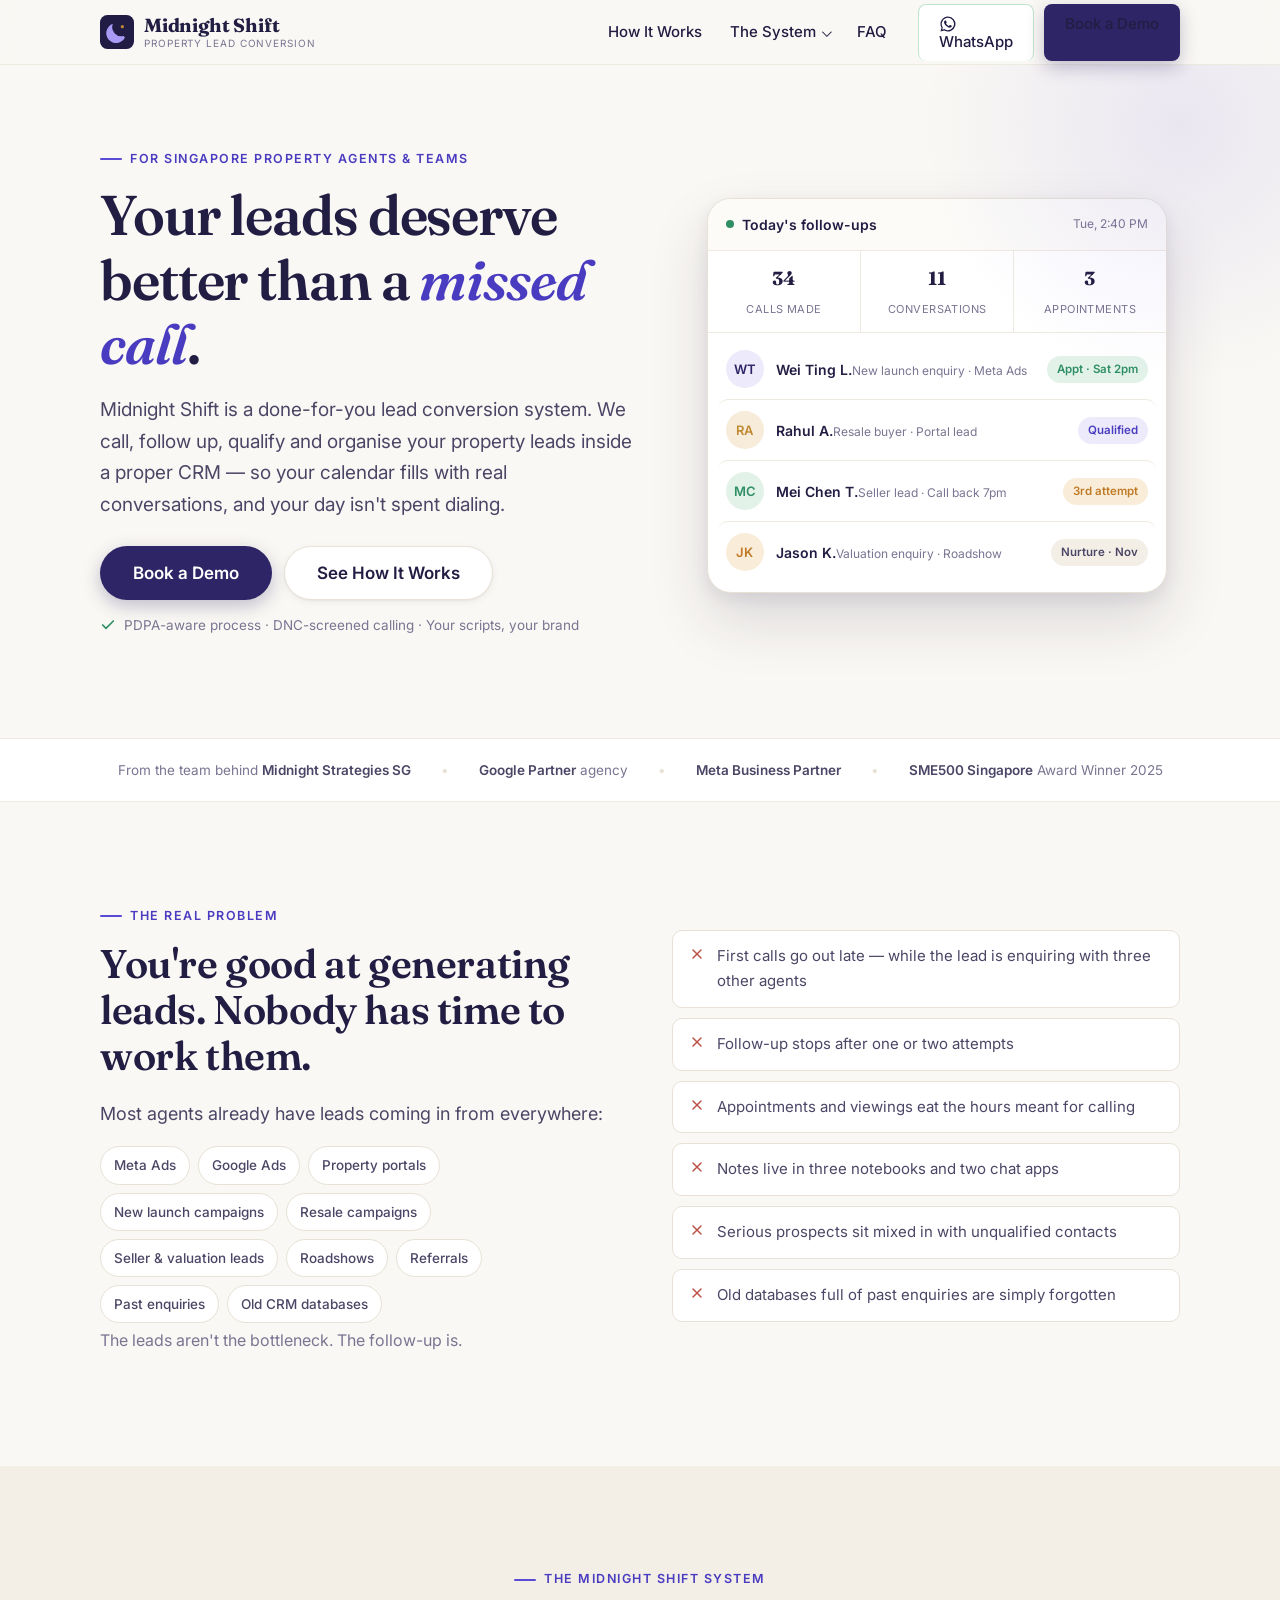
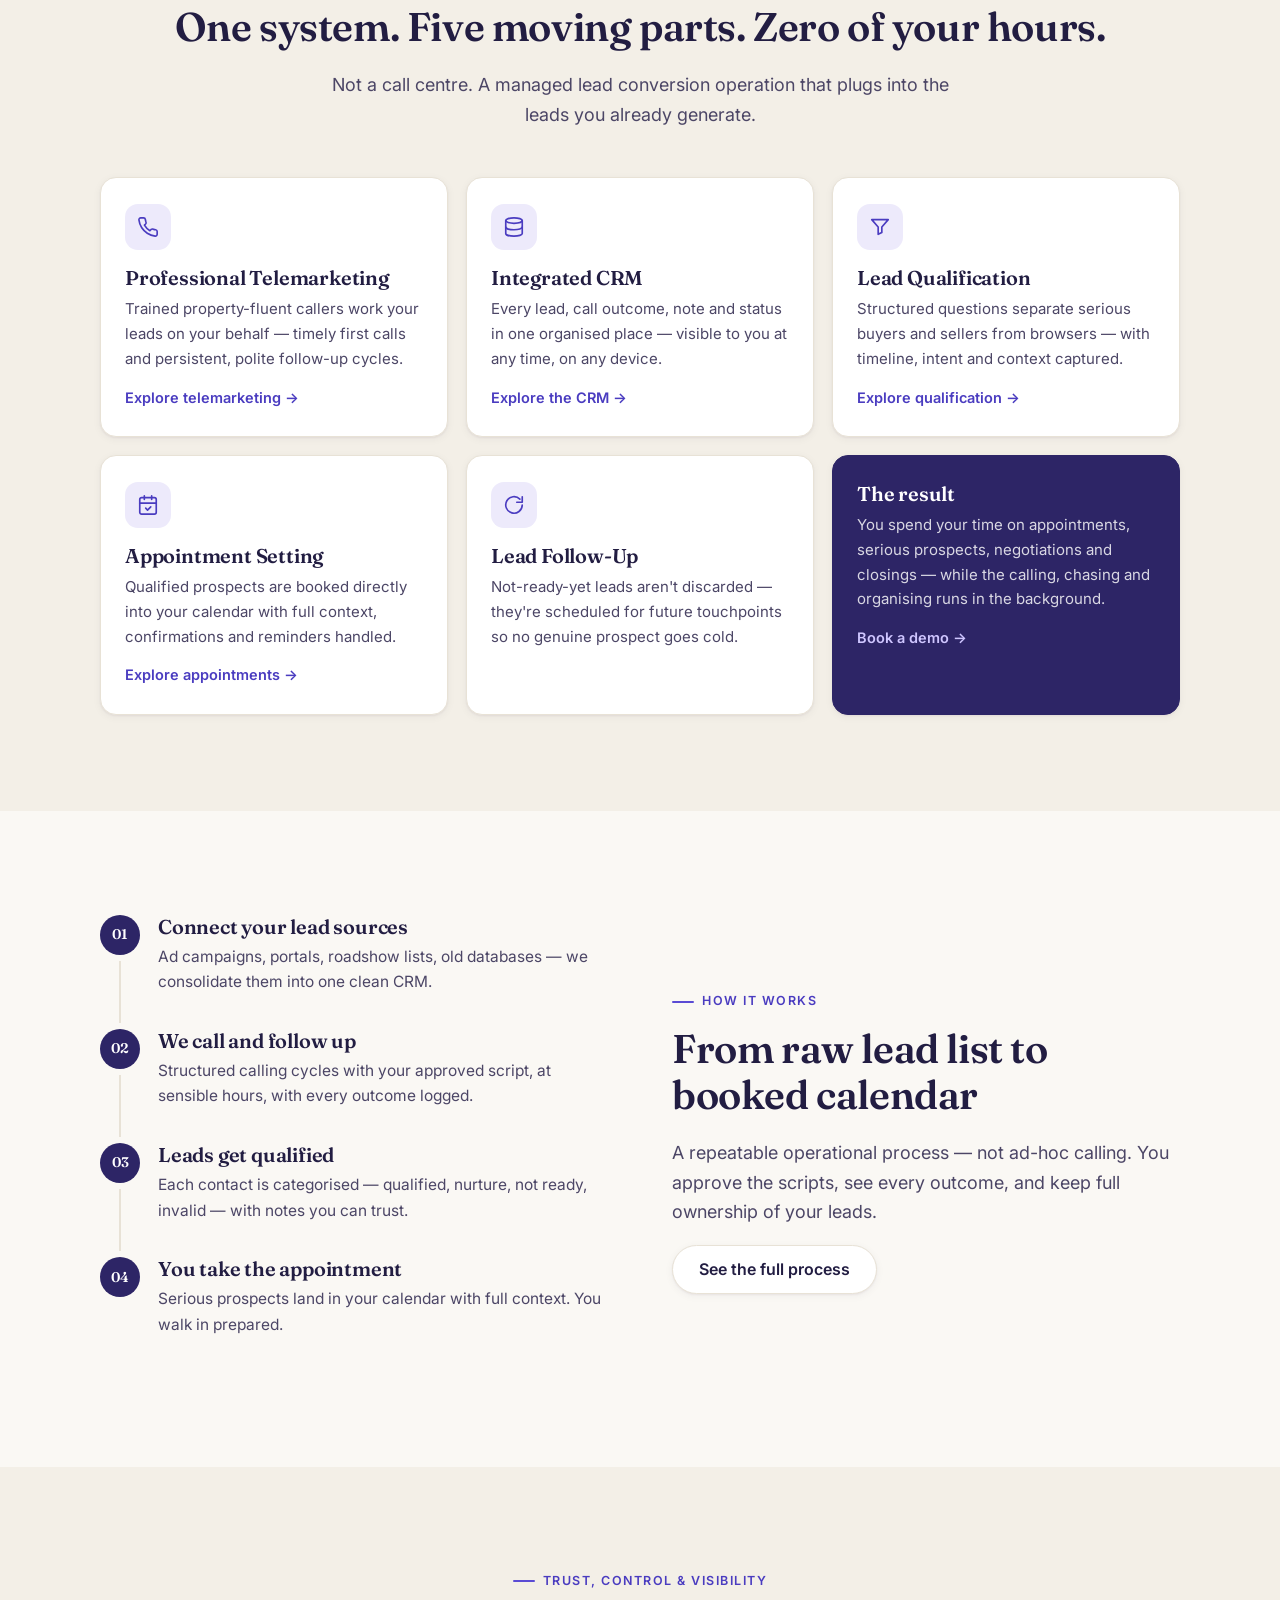
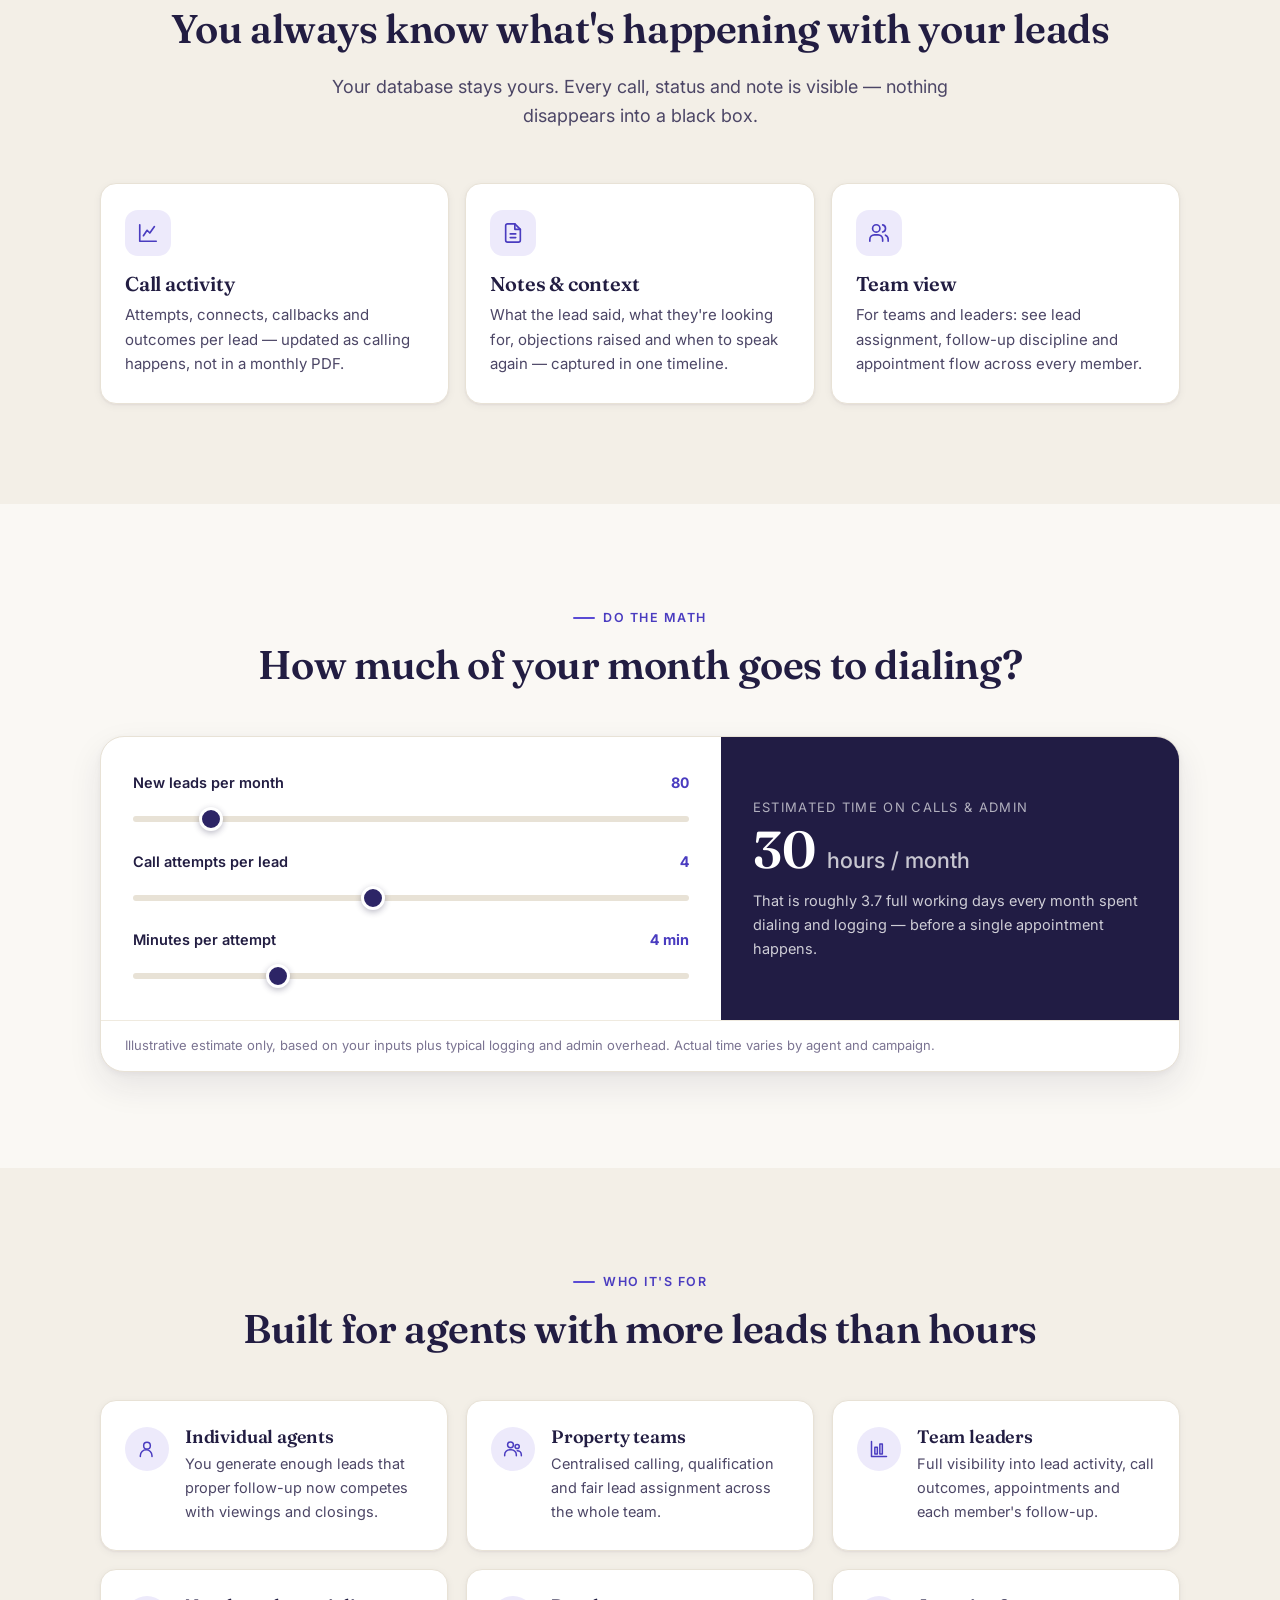
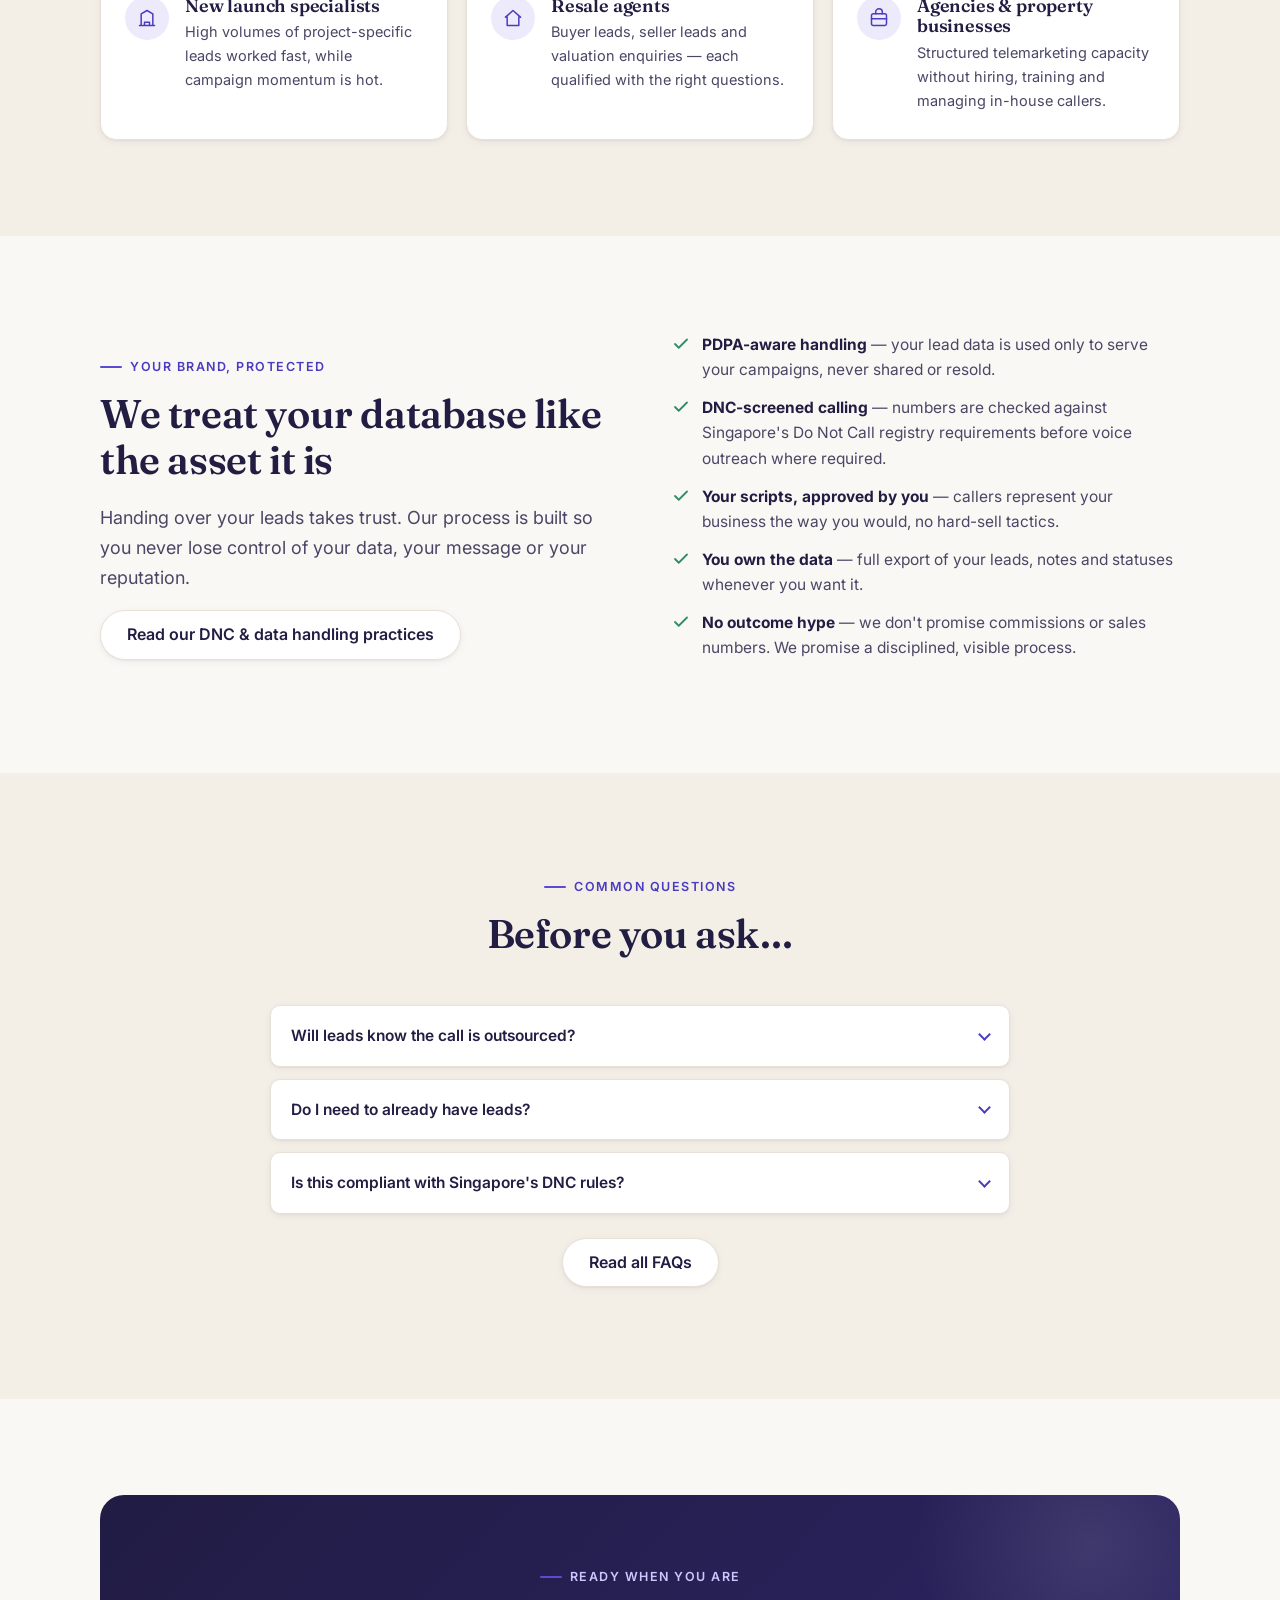
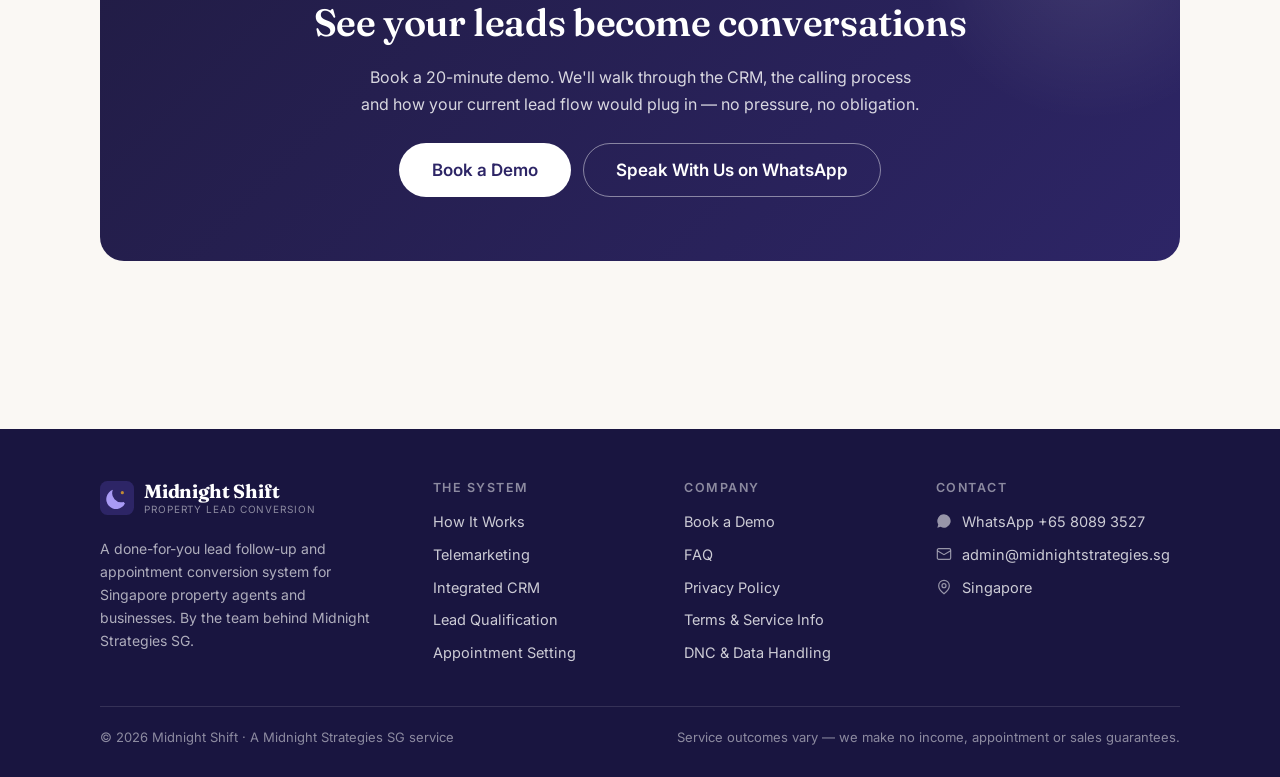
==== index.html @ dbb48d8e "Midnight Shift marketing site — initial build Static 11-page site: homepage, how-it-works, telemarke" ====
<!DOCTYPE html>
<html lang="en-SG">
<head>
<meta charset="utf-8">
<meta name="viewport" content="width=device-width, initial-scale=1">
<title>Midnight Shift — Property Lead Conversion System for Singapore Agents</title>
<meta name="description" content="Done-for-you telemarketing, CRM, lead qualification and appointment setting for Singapore property agents and teams. Turn your lead database into organised conversations and qualified appointments — without spending your day dialing.">
<link rel="canonical" href="https://midnightshift.sg/">
<meta property="og:type" content="website">
<meta property="og:title" content="Midnight Shift — Property Lead Conversion System">
<meta property="og:description" content="Turn your existing lead database into organised conversations, qualified opportunities and more appointments — without spending your day repeatedly calling leads.">
<meta property="og:url" content="https://midnightshift.sg/">
<meta property="og:locale" content="en_SG">
<link rel="icon" type="image/svg+xml" href="assets/favicon.svg">
<link rel="preconnect" href="https://fonts.googleapis.com">
<link rel="preconnect" href="https://fonts.gstatic.com" crossorigin>
<link href="https://fonts.googleapis.com/css2?family=Fraunces:ital,opsz,wght@0,9..144,500..700;1,9..144,400..600&family=Inter:wght@400;500;600;700&display=swap" rel="stylesheet">
<link rel="stylesheet" href="assets/css/styles.css">
<script type="application/ld+json">
{
  "@context": "https://schema.org",
  "@type": "ProfessionalService",
  "name": "Midnight Shift",
  "url": "https://midnightshift.sg/",
  "description": "Property lead conversion system for Singapore real estate agents: done-for-you telemarketing, integrated CRM, lead qualification, appointment setting and lead follow-up.",
  "areaServed": "Singapore",
  "parentOrganization": { "@type": "Organization", "name": "Midnight Strategies SG", "url": "https://midnightstrategies.sg/" },
  "email": "admin@midnightstrategies.sg",
  "telephone": "+65 8089 3527"
}
</script>
</head>
<body>
<a class="skip-link" href="#main">Skip to content</a>

<header class="site-header">
  <div class="container site-header__inner">
    <a class="brand" href="index.html">
      <svg class="brand__mark" viewBox="0 0 64 64" aria-hidden="true"><rect width="64" height="64" rx="14" fill="#211c44"/><path d="M44.5 39.5A17 17 0 0 1 24.3 16.7 18.5 18.5 0 1 0 47 42.2a17 17 0 0 1-2.5-2.7z" fill="#a99bf5"/><circle cx="42" cy="22" r="3" fill="#c08a35"/></svg>
      <span class="brand__text"><span class="brand__name">Midnight Shift</span><span class="brand__sub">Property Lead Conversion</span></span>
    </a>
    <button class="nav-toggle" aria-expanded="false" aria-controls="site-nav" aria-label="Open menu"><span></span><span></span><span></span></button>
    <nav class="site-nav" id="site-nav" aria-label="Main navigation">
      <ul>
        <li><a href="how-it-works.html">How It Works</a></li>
        <li class="nav-dropdown">
          <span class="site-nav__group-label">The System</span>
          <a class="nav-dropdown__parent" href="how-it-works.html">The System</a>
          <div class="nav-dropdown__menu">
            <a href="telemarketing.html">Telemarketing</a>
            <a href="crm.html">Integrated CRM</a>
            <a href="lead-qualification.html">Lead Qualification</a>
            <a href="appointment-setting.html">Appointment Setting</a>
          </div>
        </li>
        <li><a href="faq.html">FAQ</a></li>
      </ul>
      <div class="site-nav__cta">
        <a class="btn btn--whatsapp" href="https://wa.me/6580893527?text=Hi%20Midnight%20Shift%2C%20I%27d%20like%20to%20find%20out%20more." target="_blank" rel="noopener">
          <svg width="18" height="18" viewBox="0 0 24 24" fill="currentColor" aria-hidden="true"><path d="M12 2a10 10 0 0 0-8.6 15.1L2 22l5-1.3A10 10 0 1 0 12 2zm0 18.2c-1.6 0-3.1-.4-4.4-1.2l-.3-.2-3 .8.8-2.9-.2-.3A8.2 8.2 0 1 1 12 20.2zm4.6-6.1c-.3-.1-1.5-.7-1.7-.8-.2-.1-.4-.1-.6.1-.2.3-.6.8-.8 1-.1.2-.3.2-.5.1a6.7 6.7 0 0 1-3.4-3c-.3-.4 0-.5.2-.8l.4-.5c.1-.2.1-.3 0-.5l-.8-1.9c-.2-.5-.4-.4-.6-.4h-.5c-.2 0-.5.1-.7.3-.2.3-.9.9-.9 2.1s.9 2.4 1 2.6c.1.2 1.8 2.7 4.3 3.8.6.3 1.1.4 1.5.5.6.2 1.2.2 1.6.1.5-.1 1.5-.6 1.7-1.2.2-.6.2-1.1.2-1.2l-.4-.3z"/></svg>
          WhatsApp
        </a>
        <a class="btn btn--primary" href="book-demo.html">Book a Demo</a>
      </div>
    </nav>
  </div>
</header>

<main id="main">

  <!-- ============ HERO ============ -->
  <section class="hero">
    <div class="container hero__grid">
      <div>
        <span class="eyebrow">For Singapore property agents &amp; teams</span>
        <h1>Your leads deserve better than a <em>missed call</em>.</h1>
        <p class="lede">Midnight Shift is a done-for-you lead conversion system. We call, follow up, qualify and organise your property leads inside a proper CRM — so your calendar fills with real conversations, and your day isn't spent dialing.</p>
        <div class="hero__ctas">
          <a class="btn btn--primary btn--lg" href="book-demo.html">Book a Demo</a>
          <a class="btn btn--secondary btn--lg" href="how-it-works.html">See How It Works</a>
        </div>
        <p class="hero__note">
          <svg width="16" height="16" viewBox="0 0 24 24" fill="none" stroke="currentColor" stroke-width="2.5" stroke-linecap="round" stroke-linejoin="round" aria-hidden="true"><path d="M20 6 9 17l-5-5"/></svg>
          PDPA-aware process · DNC-screened calling · Your scripts, your brand
        </p>
      </div>
      <div class="crm-mock reveal" role="img" aria-label="Illustration of the Midnight Shift CRM showing today's follow-ups, call outcomes and lead statuses">
        <div class="crm-mock__bar">
          <span class="crm-mock__title"><span class="dot"></span>Today's follow-ups</span>
          <span class="crm-mock__date">Tue, 2:40 PM</span>
        </div>
        <div class="crm-mock__stats">
          <div class="crm-mock__stat"><b>34</b><span>Calls made</span></div>
          <div class="crm-mock__stat"><b>11</b><span>Conversations</span></div>
          <div class="crm-mock__stat"><b>3</b><span>Appointments</span></div>
        </div>
        <div class="crm-mock__list">
          <div class="lead-row">
            <span class="lead-row__avatar">WT</span>
            <span class="lead-row__body"><span class="lead-row__name">Wei Ting L.</span><span class="lead-row__meta">New launch enquiry · Meta Ads</span></span>
            <span class="chip chip--green">Appt · Sat 2pm</span>
          </div>
          <div class="lead-row">
            <span class="lead-row__avatar lead-row__avatar--b">RA</span>
            <span class="lead-row__body"><span class="lead-row__name">Rahul A.</span><span class="lead-row__meta">Resale buyer · Portal lead</span></span>
            <span class="chip chip--purple">Qualified</span>
          </div>
          <div class="lead-row">
            <span class="lead-row__avatar lead-row__avatar--c">MC</span>
            <span class="lead-row__body"><span class="lead-row__name">Mei Chen T.</span><span class="lead-row__meta">Seller lead · Call back 7pm</span></span>
            <span class="chip chip--amber">3rd attempt</span>
          </div>
          <div class="lead-row">
            <span class="lead-row__avatar lead-row__avatar--d">JK</span>
            <span class="lead-row__body"><span class="lead-row__name">Jason K.</span><span class="lead-row__meta">Valuation enquiry · Roadshow</span></span>
            <span class="chip chip--grey">Nurture · Nov</span>
          </div>
        </div>
      </div>
    </div>
  </section>

  <!-- ============ TRUST BAND ============ -->
  <div class="trust-band">
    <div class="trust-band__inner">
      <span>From the team behind <b>Midnight Strategies SG</b></span>
      <span class="trust-band__sep" aria-hidden="true">•</span>
      <span><b>Google Partner</b> agency</span>
      <span class="trust-band__sep" aria-hidden="true">•</span>
      <span><b>Meta Business Partner</b></span>
      <span class="trust-band__sep" aria-hidden="true">•</span>
      <span><b>SME500 Singapore</b> Award Winner 2025</span>
    </div>
  </div>

  <!-- ============ PROBLEM ============ -->
  <section class="section" id="problem">
    <div class="container">
      <div class="split">
        <div>
          <span class="eyebrow">The real problem</span>
          <h2 class="section-title">You're good at generating leads. Nobody has time to work them.</h2>
          <p class="lede">Most agents already have leads coming in from everywhere:</p>
          <div class="source-tags" aria-label="Common lead sources">
            <span>Meta Ads</span><span>Google Ads</span><span>Property portals</span><span>New launch campaigns</span><span>Resale campaigns</span><span>Seller &amp; valuation leads</span><span>Roadshows</span><span>Referrals</span><span>Past enquiries</span><span>Old CRM databases</span>
          </div>
          <p class="text-muted">The leads aren't the bottleneck. The follow-up is.</p>
        </div>
        <div>
          <ul class="leak-list reveal">
            <li><svg width="16" height="16" viewBox="0 0 24 24" fill="none" stroke="currentColor" stroke-width="2.2" stroke-linecap="round" aria-hidden="true"><path d="M18 6 6 18M6 6l12 12"/></svg>First calls go out late — while the lead is enquiring with three other agents</li>
            <li><svg width="16" height="16" viewBox="0 0 24 24" fill="none" stroke="currentColor" stroke-width="2.2" stroke-linecap="round" aria-hidden="true"><path d="M18 6 6 18M6 6l12 12"/></svg>Follow-up stops after one or two attempts</li>
            <li><svg width="16" height="16" viewBox="0 0 24 24" fill="none" stroke="currentColor" stroke-width="2.2" stroke-linecap="round" aria-hidden="true"><path d="M18 6 6 18M6 6l12 12"/></svg>Appointments and viewings eat the hours meant for calling</li>
            <li><svg width="16" height="16" viewBox="0 0 24 24" fill="none" stroke="currentColor" stroke-width="2.2" stroke-linecap="round" aria-hidden="true"><path d="M18 6 6 18M6 6l12 12"/></svg>Notes live in three notebooks and two chat apps</li>
            <li><svg width="16" height="16" viewBox="0 0 24 24" fill="none" stroke="currentColor" stroke-width="2.2" stroke-linecap="round" aria-hidden="true"><path d="M18 6 6 18M6 6l12 12"/></svg>Serious prospects sit mixed in with unqualified contacts</li>
            <li><svg width="16" height="16" viewBox="0 0 24 24" fill="none" stroke="currentColor" stroke-width="2.2" stroke-linecap="round" aria-hidden="true"><path d="M18 6 6 18M6 6l12 12"/></svg>Old databases full of past enquiries are simply forgotten</li>
          </ul>
        </div>
      </div>
    </div>
  </section>

  <!-- ============ SOLUTION / PILLARS ============ -->
  <section class="section section--alt" id="system">
    <div class="container">
      <div class="section-head center">
        <span class="eyebrow">The Midnight Shift system</span>
        <h2 class="section-title">One system. Five moving parts. Zero of your hours.</h2>
        <p class="lede section-kicker">Not a call centre. A managed lead conversion operation that plugs into the leads you already generate.</p>
      </div>
      <div class="card-grid card-grid--3">
        <a class="card reveal" href="telemarketing.html">
          <span class="card__icon"><svg width="22" height="22" viewBox="0 0 24 24" fill="none" stroke="currentColor" stroke-width="1.8" stroke-linecap="round" stroke-linejoin="round" aria-hidden="true"><path d="M22 16.9v3a2 2 0 0 1-2.2 2 19.8 19.8 0 0 1-8.6-3.1 19.5 19.5 0 0 1-6-6A19.8 19.8 0 0 1 2.1 4.2 2 2 0 0 1 4.1 2h3a2 2 0 0 1 2 1.7c.1 1 .4 2 .7 2.9a2 2 0 0 1-.4 2.1L8.1 10a16 16 0 0 0 6 6l1.3-1.3a2 2 0 0 1 2.1-.4c.9.3 1.9.6 2.9.7a2 2 0 0 1 1.6 2z"/></svg></span>
          <h3>Professional Telemarketing</h3>
          <p>Trained property-fluent callers work your leads on your behalf — timely first calls and persistent, polite follow-up cycles.</p>
          <span class="card__link">Explore telemarketing →</span>
        </a>
        <a class="card reveal" href="crm.html">
          <span class="card__icon"><svg width="22" height="22" viewBox="0 0 24 24" fill="none" stroke="currentColor" stroke-width="1.8" stroke-linecap="round" stroke-linejoin="round" aria-hidden="true"><ellipse cx="12" cy="5" rx="9" ry="3"/><path d="M3 5v14c0 1.7 4 3 9 3s9-1.3 9-3V5"/><path d="M3 12c0 1.7 4 3 9 3s9-1.3 9-3"/></svg></span>
          <h3>Integrated CRM</h3>
          <p>Every lead, call outcome, note and status in one organised place — visible to you at any time, on any device.</p>
          <span class="card__link">Explore the CRM →</span>
        </a>
        <a class="card reveal" href="lead-qualification.html">
          <span class="card__icon"><svg width="22" height="22" viewBox="0 0 24 24" fill="none" stroke="currentColor" stroke-width="1.8" stroke-linecap="round" stroke-linejoin="round" aria-hidden="true"><path d="M3 4h18l-7 8v6l-4 2v-8L3 4z"/></svg></span>
          <h3>Lead Qualification</h3>
          <p>Structured questions separate serious buyers and sellers from browsers — with timeline, intent and context captured.</p>
          <span class="card__link">Explore qualification →</span>
        </a>
        <a class="card reveal" href="appointment-setting.html">
          <span class="card__icon"><svg width="22" height="22" viewBox="0 0 24 24" fill="none" stroke="currentColor" stroke-width="1.8" stroke-linecap="round" stroke-linejoin="round" aria-hidden="true"><rect x="3" y="4" width="18" height="18" rx="2"/><path d="M16 2v4M8 2v4M3 10h18M9.5 15.5l2 2 3.5-3.5"/></svg></span>
          <h3>Appointment Setting</h3>
          <p>Qualified prospects are booked directly into your calendar with full context, confirmations and reminders handled.</p>
          <span class="card__link">Explore appointments →</span>
        </a>
        <div class="card reveal">
          <span class="card__icon"><svg width="22" height="22" viewBox="0 0 24 24" fill="none" stroke="currentColor" stroke-width="1.8" stroke-linecap="round" stroke-linejoin="round" aria-hidden="true"><path d="M21 12a9 9 0 1 1-2.6-6.4"/><path d="M21 3v6h-6"/></svg></span>
          <h3>Lead Follow-Up</h3>
          <p>Not-ready-yet leads aren't discarded — they're scheduled for future touchpoints so no genuine prospect goes cold.</p>
          <span class="card__link" style="visibility:hidden">·</span>
        </div>
        <div class="card reveal" style="background: var(--accent-deep); border-color: var(--accent-deep);">
          <h3 style="color:#fff">The result</h3>
          <p style="color:rgba(255,255,255,0.82)">You spend your time on appointments, serious prospects, negotiations and closings — while the calling, chasing and organising runs in the background.</p>
          <a class="card__link" href="book-demo.html" style="color:#cfc6ff">Book a demo →</a>
        </div>
      </div>
    </div>
  </section>

  <!-- ============ HOW IT WORKS (CONDENSED) ============ -->
  <section class="section" id="how">
    <div class="container">
      <div class="split split--flip">
        <div class="split__media">
          <ol class="steps reveal" style="margin-top:8px">
            <li class="step"><h3>Connect your lead sources</h3><p>Ad campaigns, portals, roadshow lists, old databases — we consolidate them into one clean CRM.</p></li>
            <li class="step"><h3>We call and follow up</h3><p>Structured calling cycles with your approved script, at sensible hours, with every outcome logged.</p></li>
            <li class="step"><h3>Leads get qualified</h3><p>Each contact is categorised — qualified, nurture, not ready, invalid — with notes you can trust.</p></li>
            <li class="step"><h3>You take the appointment</h3><p>Serious prospects land in your calendar with full context. You walk in prepared.</p></li>
          </ol>
        </div>
        <div>
          <span class="eyebrow">How it works</span>
          <h2 class="section-title">From raw lead list to booked calendar</h2>
          <p class="lede">A repeatable operational process — not ad-hoc calling. You approve the scripts, see every outcome, and keep full ownership of your leads.</p>
          <a class="btn btn--secondary" href="how-it-works.html">See the full process</a>
        </div>
      </div>
    </div>
  </section>

  <!-- ============ VISIBILITY / SWIPE CARDS ============ -->
  <section class="section section--alt" id="visibility">
    <div class="container">
      <div class="section-head center">
        <span class="eyebrow">Trust, control &amp; visibility</span>
        <h2 class="section-title">You always know what's happening with your leads</h2>
        <p class="lede section-kicker">Your database stays yours. Every call, status and note is visible — nothing disappears into a black box.</p>
      </div>
      <div class="rail-wrap">
        <div class="rail" aria-label="What you can see in the CRM">
          <div class="card reveal">
            <span class="card__icon"><svg width="22" height="22" viewBox="0 0 24 24" fill="none" stroke="currentColor" stroke-width="1.8" stroke-linecap="round" stroke-linejoin="round" aria-hidden="true"><path d="M3 3v18h18"/><path d="M7 15l4-6 3 3 5-7"/></svg></span>
            <h3>Call activity</h3>
            <p>Attempts, connects, callbacks and outcomes per lead — updated as calling happens, not in a monthly PDF.</p>
          </div>
          <div class="card reveal">
            <span class="card__icon"><svg width="22" height="22" viewBox="0 0 24 24" fill="none" stroke="currentColor" stroke-width="1.8" stroke-linecap="round" stroke-linejoin="round" aria-hidden="true"><path d="M14 2H6a2 2 0 0 0-2 2v16a2 2 0 0 0 2 2h12a2 2 0 0 0 2-2V8z"/><path d="M14 2v6h6M9 13h6M9 17h6"/></svg></span>
            <h3>Notes &amp; context</h3>
            <p>What the lead said, what they're looking for, objections raised and when to speak again — captured in one timeline.</p>
          </div>
          <div class="card reveal">
            <span class="card__icon"><svg width="22" height="22" viewBox="0 0 24 24" fill="none" stroke="currentColor" stroke-width="1.8" stroke-linecap="round" stroke-linejoin="round" aria-hidden="true"><circle cx="9" cy="7" r="4"/><path d="M2 21v-2a5 5 0 0 1 5-5h4a5 5 0 0 1 5 5v2"/><path d="M16 3.1a4 4 0 0 1 0 7.8M22 21v-2a5 5 0 0 0-3-4.6"/></svg></span>
            <h3>Team view</h3>
            <p>For teams and leaders: see lead assignment, follow-up discipline and appointment flow across every member.</p>
          </div>
        </div>
        <p class="rail-hint">Swipe to see more →</p>
      </div>
    </div>
  </section>

  <!-- ============ CALCULATOR ============ -->
  <section class="section" id="calculator">
    <div class="container">
      <div class="section-head center">
        <span class="eyebrow">Do the math</span>
        <h2 class="section-title">How much of your month goes to dialing?</h2>
      </div>
      <div class="calc reveal" data-calc>
        <div class="calc__grid">
          <div class="calc__inputs">
            <div>
              <label for="calc-leads">New leads per month <output id="calc-leads-out">80</output></label>
              <input type="range" id="calc-leads" min="20" max="500" step="10" value="80">
            </div>
            <div>
              <label for="calc-attempts">Call attempts per lead <output id="calc-attempts-out">4</output></label>
              <input type="range" id="calc-attempts" min="1" max="8" step="1" value="4">
            </div>
            <div>
              <label for="calc-minutes">Minutes per attempt <output id="calc-minutes-out">4 min</output></label>
              <input type="range" id="calc-minutes" min="2" max="10" step="1" value="4">
            </div>
          </div>
          <div class="calc__result" aria-live="polite">
            <span class="label">Estimated time on calls &amp; admin</span>
            <span class="big"><span id="calc-hours">30</span> <small>hours / month</small></span>
            <span class="sub" id="calc-days"></span>
          </div>
        </div>
        <div class="calc__foot"><p class="fineprint mb-0">Illustrative estimate only, based on your inputs plus typical logging and admin overhead. Actual time varies by agent and campaign.</p></div>
      </div>
    </div>
  </section>

  <!-- ============ WHO IT'S FOR ============ -->
  <section class="section section--alt" id="who">
    <div class="container">
      <div class="section-head center">
        <span class="eyebrow">Who it's for</span>
        <h2 class="section-title">Built for agents with more leads than hours</h2>
      </div>
      <div class="card-grid card-grid--3">
        <div class="card reveal"><div class="persona">
          <span class="persona__icon"><svg width="20" height="20" viewBox="0 0 24 24" fill="none" stroke="currentColor" stroke-width="1.8" stroke-linecap="round" stroke-linejoin="round" aria-hidden="true"><circle cx="12" cy="8" r="4"/><path d="M4 21v-1a7 7 0 0 1 14 0v1"/></svg></span>
          <div><h3>Individual agents</h3><p>You generate enough leads that proper follow-up now competes with viewings and closings.</p></div>
        </div></div>
        <div class="card reveal"><div class="persona">
          <span class="persona__icon"><svg width="20" height="20" viewBox="0 0 24 24" fill="none" stroke="currentColor" stroke-width="1.8" stroke-linecap="round" stroke-linejoin="round" aria-hidden="true"><circle cx="9" cy="7" r="3.5"/><circle cx="17" cy="9" r="2.5"/><path d="M2 20v-1a6 6 0 0 1 6-6h2a6 6 0 0 1 6 6v1M17 14a5 5 0 0 1 5 5v1"/></svg></span>
          <div><h3>Property teams</h3><p>Centralised calling, qualification and fair lead assignment across the whole team.</p></div>
        </div></div>
        <div class="card reveal"><div class="persona">
          <span class="persona__icon"><svg width="20" height="20" viewBox="0 0 24 24" fill="none" stroke="currentColor" stroke-width="1.8" stroke-linecap="round" stroke-linejoin="round" aria-hidden="true"><path d="M3 3v18h18"/><rect x="7" y="10" width="3" height="8"/><rect x="13" y="6" width="3" height="12"/></svg></span>
          <div><h3>Team leaders</h3><p>Full visibility into lead activity, call outcomes, appointments and each member's follow-up.</p></div>
        </div></div>
        <div class="card reveal"><div class="persona">
          <span class="persona__icon"><svg width="20" height="20" viewBox="0 0 24 24" fill="none" stroke="currentColor" stroke-width="1.8" stroke-linecap="round" stroke-linejoin="round" aria-hidden="true"><path d="M3 21h18M5 21V7l7-4 7 4v14M9 21v-4h6v4"/></svg></span>
          <div><h3>New launch specialists</h3><p>High volumes of project-specific leads worked fast, while campaign momentum is hot.</p></div>
        </div></div>
        <div class="card reveal"><div class="persona">
          <span class="persona__icon"><svg width="20" height="20" viewBox="0 0 24 24" fill="none" stroke="currentColor" stroke-width="1.8" stroke-linecap="round" stroke-linejoin="round" aria-hidden="true"><path d="M3 11l9-8 9 8M5 9v12h14V9"/></svg></span>
          <div><h3>Resale agents</h3><p>Buyer leads, seller leads and valuation enquiries — each qualified with the right questions.</p></div>
        </div></div>
        <div class="card reveal"><div class="persona">
          <span class="persona__icon"><svg width="20" height="20" viewBox="0 0 24 24" fill="none" stroke="currentColor" stroke-width="1.8" stroke-linecap="round" stroke-linejoin="round" aria-hidden="true"><rect x="3" y="7" width="18" height="14" rx="2"/><path d="M8 7V5a4 4 0 0 1 8 0v2M3 13h18"/></svg></span>
          <div><h3>Agencies &amp; property businesses</h3><p>Structured telemarketing capacity without hiring, training and managing in-house callers.</p></div>
        </div></div>
      </div>
    </div>
  </section>

  <!-- ============ COMPLIANCE / TRUST ============ -->
  <section class="section" id="trust">
    <div class="container">
      <div class="split">
        <div>
          <span class="eyebrow">Your brand, protected</span>
          <h2 class="section-title">We treat your database like the asset it is</h2>
          <p class="lede">Handing over your leads takes trust. Our process is built so you never lose control of your data, your message or your reputation.</p>
          <a class="btn btn--secondary" href="data-handling.html">Read our DNC &amp; data handling practices</a>
        </div>
        <ul class="checklist reveal">
          <li><svg width="18" height="18" viewBox="0 0 24 24" fill="none" stroke="currentColor" stroke-width="2.4" stroke-linecap="round" stroke-linejoin="round" aria-hidden="true"><path d="M20 6 9 17l-5-5"/></svg><span><b>PDPA-aware handling</b> — your lead data is used only to serve your campaigns, never shared or resold.</span></li>
          <li><svg width="18" height="18" viewBox="0 0 24 24" fill="none" stroke="currentColor" stroke-width="2.4" stroke-linecap="round" stroke-linejoin="round" aria-hidden="true"><path d="M20 6 9 17l-5-5"/></svg><span><b>DNC-screened calling</b> — numbers are checked against Singapore's Do Not Call registry requirements before voice outreach where required.</span></li>
          <li><svg width="18" height="18" viewBox="0 0 24 24" fill="none" stroke="currentColor" stroke-width="2.4" stroke-linecap="round" stroke-linejoin="round" aria-hidden="true"><path d="M20 6 9 17l-5-5"/></svg><span><b>Your scripts, approved by you</b> — callers represent your business the way you would, no hard-sell tactics.</span></li>
          <li><svg width="18" height="18" viewBox="0 0 24 24" fill="none" stroke="currentColor" stroke-width="2.4" stroke-linecap="round" stroke-linejoin="round" aria-hidden="true"><path d="M20 6 9 17l-5-5"/></svg><span><b>You own the data</b> — full export of your leads, notes and statuses whenever you want it.</span></li>
          <li><svg width="18" height="18" viewBox="0 0 24 24" fill="none" stroke="currentColor" stroke-width="2.4" stroke-linecap="round" stroke-linejoin="round" aria-hidden="true"><path d="M20 6 9 17l-5-5"/></svg><span><b>No outcome hype</b> — we don't promise commissions or sales numbers. We promise a disciplined, visible process.</span></li>
        </ul>
      </div>
    </div>
  </section>

  <!-- ============ FAQ TEASER ============ -->
  <section class="section section--alt" id="faq-teaser">
    <div class="container container--narrow">
      <div class="section-head center">
        <span class="eyebrow">Common questions</span>
        <h2 class="section-title">Before you ask…</h2>
      </div>
      <div class="faq-list">
        <details class="faq-item">
          <summary>Will leads know the call is outsourced?</summary>
          <div class="faq-item__body"><p>Calls are made on behalf of your business, using a script you approve and information you provide. Callers introduce themselves as calling from your team, and every qualified conversation is handed to you with full context — so the transition feels seamless to the prospect.</p></div>
        </details>
        <details class="faq-item">
          <summary>Do I need to already have leads?</summary>
          <div class="faq-item__body"><p>The system works best if you have an existing flow of leads or a database of past enquiries. If you also need lead generation, our parent agency Midnight Strategies SG runs Meta and Google campaigns for property agents — the two plug together naturally.</p></div>
        </details>
        <details class="faq-item">
          <summary>Is this compliant with Singapore's DNC rules?</summary>
          <div class="faq-item__body"><p>Compliance is built into the workflow: numbers are screened against DNC registry requirements where required, consent context is recorded per lead, and calling practices follow PDPA guidelines. See our <a href="data-handling.html">data handling page</a> for details.</p></div>
        </details>
      </div>
      <p class="center" style="margin-top:24px"><a class="btn btn--secondary" href="faq.html">Read all FAQs</a></p>
    </div>
  </section>

  <!-- ============ FINAL CTA ============ -->
  <section class="section">
    <div class="container">
      <div class="cta-band reveal">
        <span class="eyebrow" style="color:#cfc6ff">Ready when you are</span>
        <h2>See your leads become conversations</h2>
        <p>Book a 20-minute demo. We'll walk through the CRM, the calling process and how your current lead flow would plug in — no pressure, no obligation.</p>
        <div class="cta-band__actions">
          <a class="btn btn--light btn--lg" href="book-demo.html">Book a Demo</a>
          <a class="btn btn--outline-light btn--lg" href="https://wa.me/6580893527?text=Hi%20Midnight%20Shift%2C%20I%27d%20like%20to%20find%20out%20more." target="_blank" rel="noopener">Speak With Us on WhatsApp</a>
        </div>
      </div>
    </div>
  </section>

</main>

<div class="sticky-cta">
  <a class="btn btn--whatsapp" href="https://wa.me/6580893527?text=Hi%20Midnight%20Shift%2C%20I%27d%20like%20to%20find%20out%20more." target="_blank" rel="noopener" aria-label="Chat with us on WhatsApp">
    <svg width="20" height="20" viewBox="0 0 24 24" fill="currentColor" aria-hidden="true"><path d="M12 2a10 10 0 0 0-8.6 15.1L2 22l5-1.3A10 10 0 1 0 12 2zm0 18.2c-1.6 0-3.1-.4-4.4-1.2l-.3-.2-3 .8.8-2.9-.2-.3A8.2 8.2 0 1 1 12 20.2zm4.6-6.1c-.3-.1-1.5-.7-1.7-.8-.2-.1-.4-.1-.6.1-.2.3-.6.8-.8 1-.1.2-.3.2-.5.1a6.7 6.7 0 0 1-3.4-3c-.3-.4 0-.5.2-.8l.4-.5c.1-.2.1-.3 0-.5l-.8-1.9c-.2-.5-.4-.4-.6-.4h-.5c-.2 0-.5.1-.7.3-.2.3-.9.9-.9 2.1s.9 2.4 1 2.6c.1.2 1.8 2.7 4.3 3.8.6.3 1.1.4 1.5.5.6.2 1.2.2 1.6.1.5-.1 1.5-.6 1.7-1.2.2-.6.2-1.1.2-1.2l-.4-.3z"/></svg>
  </a>
  <a class="btn btn--primary" href="book-demo.html">Book a Demo</a>
</div>

<footer class="site-footer">
  <div class="container">
    <div class="site-footer__main">
      <div>
        <a class="brand" href="index.html">
          <svg class="brand__mark" viewBox="0 0 64 64" aria-hidden="true"><rect width="64" height="64" rx="14" fill="#2d2566"/><path d="M44.5 39.5A17 17 0 0 1 24.3 16.7 18.5 18.5 0 1 0 47 42.2a17 17 0 0 1-2.5-2.7z" fill="#a99bf5"/><circle cx="42" cy="22" r="3" fill="#c08a35"/></svg>
          <span class="brand__text"><span class="brand__name">Midnight Shift</span><span class="brand__sub">Property Lead Conversion</span></span>
        </a>
        <p class="site-footer__blurb">A done-for-you lead follow-up and appointment conversion system for Singapore property agents and businesses. By the team behind Midnight Strategies SG.</p>
      </div>
      <div>
        <h4>The System</h4>
        <ul>
          <li><a href="how-it-works.html">How It Works</a></li>
          <li><a href="telemarketing.html">Telemarketing</a></li>
          <li><a href="crm.html">Integrated CRM</a></li>
          <li><a href="lead-qualification.html">Lead Qualification</a></li>
          <li><a href="appointment-setting.html">Appointment Setting</a></li>
        </ul>
      </div>
      <div>
        <h4>Company</h4>
        <ul>
          <li><a href="book-demo.html">Book a Demo</a></li>
          <li><a href="faq.html">FAQ</a></li>
          <li><a href="privacy-policy.html">Privacy Policy</a></li>
          <li><a href="terms.html">Terms &amp; Service Info</a></li>
          <li><a href="data-handling.html">DNC &amp; Data Handling</a></li>
        </ul>
      </div>
      <div>
        <h4>Contact</h4>
        <ul class="footer-contact">
          <li><svg width="16" height="16" viewBox="0 0 24 24" fill="currentColor" aria-hidden="true"><path d="M12 2a10 10 0 0 0-8.6 15.1L2 22l5-1.3A10 10 0 1 0 12 2z"/></svg><a href="https://wa.me/6580893527" target="_blank" rel="noopener">WhatsApp +65 8089 3527</a></li>
          <li><svg width="16" height="16" viewBox="0 0 24 24" fill="none" stroke="currentColor" stroke-width="1.8" aria-hidden="true"><rect x="2" y="4" width="20" height="16" rx="2"/><path d="m2 7 10 6L22 7"/></svg><a href="mailto:admin@midnightstrategies.sg">admin@midnightstrategies.sg</a></li>
          <li><svg width="16" height="16" viewBox="0 0 24 24" fill="none" stroke="currentColor" stroke-width="1.8" aria-hidden="true"><path d="M20 10c0 6-8 12-8 12S4 16 4 10a8 8 0 1 1 16 0z"/><circle cx="12" cy="10" r="3"/></svg><span>Singapore</span></li>
        </ul>
      </div>
    </div>
    <div class="site-footer__bottom">
      <span>© <span data-year>2026</span> Midnight Shift · A Midnight Strategies SG service</span>
      <span>Service outcomes vary — we make no income, appointment or sales guarantees.</span>
    </div>
  </div>
</footer>

<script src="assets/js/main.js" defer></script>
</body>
</html>
---- assets/css/styles.css ----
/* ==========================================================================
   Midnight Shift — Property Lead Conversion System
   Design system: warm neutrals, midnight ink, subtle purple accents.
   Mobile-first.
   ========================================================================== */

:root {
  /* Color */
  --bg: #faf8f4;
  --bg-alt: #f3efe7;
  --bg-deep: #211c44;
  --bg-deep-2: #191540;
  --surface: #ffffff;
  --ink: #221d42;
  --ink-soft: #4c4666;
  --muted: #7b7492;
  --line: #e8e2d6;
  --line-soft: #efeadf;
  --accent: #5a4bd4;
  --accent-strong: #4a3cc0;
  --accent-deep: #2d2566;
  --accent-soft: #edeafb;
  --accent-soft-2: #e3dff8;
  --gold: #c08a35;
  --gold-soft: #f7ecd9;
  --green: #2f8f63;
  --green-soft: #e2f2e9;
  --amber: #c07a25;
  --amber-soft: #f9edd9;
  --red: #bb5045;
  --red-soft: #f8e6e3;
  --whatsapp: #1fa855;

  /* Type */
  --font-display: "Fraunces", Georgia, "Times New Roman", serif;
  --font-body: "Inter", -apple-system, "Segoe UI", Roboto, Helvetica, Arial, sans-serif;

  /* Shape */
  --radius-sm: 10px;
  --radius: 16px;
  --radius-lg: 24px;
  --shadow-sm: 0 1px 2px rgba(34, 29, 66, 0.05), 0 2px 8px rgba(34, 29, 66, 0.05);
  --shadow: 0 2px 6px rgba(34, 29, 66, 0.05), 0 14px 34px rgba(34, 29, 66, 0.09);
  --shadow-lg: 0 6px 16px rgba(34, 29, 66, 0.08), 0 28px 60px rgba(34, 29, 66, 0.14);

  /* Layout */
  --container: 1120px;
  --gutter: 20px;
  --header-h: 64px;
}

/* ---------- Reset ---------- */
*, *::before, *::after { box-sizing: border-box; }
html { scroll-behavior: smooth; -webkit-text-size-adjust: 100%; }
body {
  margin: 0;
  font-family: var(--font-body);
  font-size: 16px;
  line-height: 1.65;
  color: var(--ink);
  background: var(--bg);
  -webkit-font-smoothing: antialiased;
}
img, svg { max-width: 100%; display: block; }
a { color: var(--accent-strong); text-decoration: none; }
a:hover { text-decoration: underline; }
h1, h2, h3, h4 { font-family: var(--font-display); font-weight: 600; line-height: 1.15; margin: 0 0 0.5em; letter-spacing: -0.01em; }
p { margin: 0 0 1em; }
ul, ol { margin: 0 0 1em; padding-left: 1.2em; }
button { font-family: inherit; }
:focus-visible { outline: 3px solid var(--accent); outline-offset: 2px; border-radius: 4px; }

.container { max-width: var(--container); margin: 0 auto; padding: 0 var(--gutter); }
.container--narrow { max-width: 780px; }

.visually-hidden {
  position: absolute; width: 1px; height: 1px; margin: -1px; padding: 0;
  overflow: hidden; clip: rect(0 0 0 0); white-space: nowrap; border: 0;
}
.skip-link {
  position: absolute; left: -9999px; top: 0; z-index: 200;
  background: var(--ink); color: #fff; padding: 10px 16px; border-radius: 0 0 8px 0;
}
.skip-link:focus { left: 0; }

/* ---------- Typography helpers ---------- */
.eyebrow {
  display: inline-flex; align-items: center; gap: 8px;
  font-size: 12.5px; font-weight: 600; letter-spacing: 0.12em; text-transform: uppercase;
  color: var(--accent-strong); margin-bottom: 14px;
}
.eyebrow::before { content: ""; width: 22px; height: 2px; background: var(--accent); border-radius: 2px; }
.lede { font-size: 18px; color: var(--ink-soft); }
.section-title { font-size: clamp(27px, 5.4vw, 40px); }
.section-kicker { max-width: 640px; }
.text-muted { color: var(--muted); }
.fineprint { font-size: 13px; color: var(--muted); }

/* ---------- Buttons ---------- */
.btn {
  display: inline-flex; align-items: center; justify-content: center; gap: 9px;
  padding: 14px 26px; border-radius: 999px; border: 1.5px solid transparent;
  font-weight: 600; font-size: 16px; line-height: 1.2; cursor: pointer;
  text-decoration: none; transition: transform 0.15s ease, box-shadow 0.15s ease, background 0.15s ease, color 0.15s ease;
  white-space: nowrap;
}
.btn:hover { text-decoration: none; transform: translateY(-1px); }
.btn:active { transform: translateY(0); }
.btn--primary { background: var(--accent-deep); color: #fff; box-shadow: 0 6px 18px rgba(45, 37, 102, 0.28); }
.btn--primary:hover { background: var(--accent-strong); color: #fff; box-shadow: 0 10px 24px rgba(74, 60, 192, 0.32); }
.btn--secondary { background: var(--surface); color: var(--ink); border-color: var(--line); box-shadow: var(--shadow-sm); }
.btn--secondary:hover { border-color: var(--accent); color: var(--accent-strong); }
.btn--ghost { background: transparent; color: var(--ink); border-color: transparent; padding-inline: 16px; }
.btn--ghost:hover { color: var(--accent-strong); }
.btn--whatsapp { background: #fff; color: var(--whatsapp); border-color: #bfe6cd; }
.btn--whatsapp:hover { background: #f2fbf5; color: #168843; border-color: var(--whatsapp); }
.btn--light { background: #fff; color: var(--accent-deep); }
.btn--light:hover { background: var(--accent-soft); color: var(--accent-deep); }
.btn--outline-light { background: transparent; color: #fff; border-color: rgba(255, 255, 255, 0.45); }
.btn--outline-light:hover { border-color: #fff; color: #fff; }
.btn--lg { padding: 16px 32px; font-size: 17px; }
.btn--block { width: 100%; }
.btn svg { flex: 0 0 auto; }

/* ---------- Header ---------- */
.site-header {
  position: sticky; top: 0; z-index: 100;
  background: rgba(250, 248, 244, 0.92);
  backdrop-filter: blur(12px); -webkit-backdrop-filter: blur(12px);
  border-bottom: 1px solid var(--line-soft);
}
.site-header__inner {
  display: flex; align-items: center; justify-content: space-between;
  height: var(--header-h); gap: 16px;
}
.brand { display: inline-flex; align-items: center; gap: 10px; text-decoration: none; color: var(--ink); }
.brand:hover { text-decoration: none; }
.brand__mark { width: 34px; height: 34px; flex: 0 0 auto; }
.brand__text { line-height: 1.05; }
.brand__name { font-family: var(--font-display); font-weight: 700; font-size: 19px; letter-spacing: -0.01em; display: block; }
.brand__sub { font-size: 10px; letter-spacing: 0.09em; text-transform: uppercase; color: var(--muted); display: block; margin-top: 2px; }

.nav-toggle {
  display: inline-flex; flex-direction: column; justify-content: center; gap: 5px;
  width: 44px; height: 44px; padding: 10px; background: none; border: 0; cursor: pointer;
}
.nav-toggle span { display: block; height: 2px; background: var(--ink); border-radius: 2px; transition: transform 0.2s ease, opacity 0.2s ease; }
.nav-toggle[aria-expanded="true"] span:nth-child(1) { transform: translateY(7px) rotate(45deg); }
.nav-toggle[aria-expanded="true"] span:nth-child(2) { opacity: 0; }
.nav-toggle[aria-expanded="true"] span:nth-child(3) { transform: translateY(-7px) rotate(-45deg); }

.site-nav {
  display: none;
  position: fixed; inset: var(--header-h) 0 0 0; z-index: 99;
  background: var(--bg); overflow-y: auto; padding: 24px var(--gutter) 40px;
}
.site-nav.is-open { display: block; }
.site-nav ul { list-style: none; margin: 0; padding: 0; }
.site-nav a { display: block; padding: 13px 4px; color: var(--ink); font-weight: 500; font-size: 17px; border-bottom: 1px solid var(--line-soft); }
.site-nav a:hover { color: var(--accent-strong); text-decoration: none; }
.site-nav a[aria-current="page"] { color: var(--accent-strong); font-weight: 600; }
.site-nav__group-label {
  display: block; padding: 18px 4px 6px; font-size: 12px; font-weight: 600;
  letter-spacing: 0.12em; text-transform: uppercase; color: var(--muted);
}
.nav-dropdown__parent { display: none; }
.site-nav__cta { margin-top: 24px; display: grid; gap: 12px; }
.site-nav__cta .btn { width: 100%; }

@media (min-width: 900px) {
  .nav-toggle { display: none; }
  .site-nav {
    display: flex; position: static; inset: auto; background: none; overflow: visible; padding: 0;
    align-items: center; gap: 6px;
  }
  .site-nav ul { display: flex; align-items: center; gap: 2px; }
  .site-nav a { border-bottom: 0; padding: 8px 13px; font-size: 15px; border-radius: 8px; }
  .site-nav a:hover { background: var(--bg-alt); }
  .site-nav__group-label { display: none; }
  .site-nav__cta { margin: 0 0 0 12px; display: flex; gap: 10px; }
  .site-nav__cta .btn { width: auto; padding: 10px 20px; font-size: 15px; }
  .nav-dropdown { position: relative; }
  .nav-dropdown__parent { display: block; }
  .nav-dropdown > a::after {
    content: ""; display: inline-block; margin-left: 6px; width: 7px; height: 7px;
    border-right: 1.5px solid currentColor; border-bottom: 1.5px solid currentColor;
    transform: rotate(45deg) translateY(-2px);
  }
  .nav-dropdown__menu {
    display: none; position: absolute; top: calc(100% + 6px); left: 0; min-width: 240px;
    background: var(--surface); border: 1px solid var(--line); border-radius: var(--radius-sm);
    box-shadow: var(--shadow); padding: 8px; z-index: 110;
  }
  .nav-dropdown:hover .nav-dropdown__menu,
  .nav-dropdown:focus-within .nav-dropdown__menu { display: block; }
  .nav-dropdown__menu a { display: block; padding: 10px 12px; border-radius: 8px; }
}

/* ---------- Sticky mobile CTA ---------- */
.sticky-cta {
  position: fixed; left: 0; right: 0; bottom: 0; z-index: 90;
  display: flex; gap: 10px; padding: 10px var(--gutter) calc(10px + env(safe-area-inset-bottom));
  background: rgba(255, 255, 255, 0.96); backdrop-filter: blur(10px); -webkit-backdrop-filter: blur(10px);
  border-top: 1px solid var(--line);
  transform: translateY(110%); transition: transform 0.25s ease;
}
.sticky-cta.is-visible { transform: translateY(0); }
.sticky-cta .btn--primary { flex: 1; }
.sticky-cta .btn--whatsapp { flex: 0 0 auto; padding-inline: 16px; }
@media (min-width: 900px) { .sticky-cta { display: none; } }
body { padding-bottom: 0; }

/* ---------- Sections ---------- */
.section { padding: 64px 0; }
.section--alt { background: var(--bg-alt); }
.section--tight { padding: 44px 0; }
.section-head { margin-bottom: 36px; }
@media (min-width: 900px) {
  .section { padding: 96px 0; }
  .section-head { margin-bottom: 48px; }
}

/* ---------- Hero ---------- */
.hero { padding: 48px 0 56px; overflow: hidden; position: relative; }
.hero__grid { display: grid; gap: 40px; align-items: center; }
.hero h1 { font-size: clamp(33px, 7.5vw, 56px); letter-spacing: -0.02em; margin-bottom: 18px; }
.hero h1 em { font-style: italic; color: var(--accent-strong); }
.hero .lede { font-size: clamp(16.5px, 2.4vw, 19px); max-width: 540px; }
.hero__ctas { display: flex; flex-wrap: wrap; gap: 12px; margin: 26px 0 14px; }
.hero__note { font-size: 13.5px; color: var(--muted); display: flex; align-items: center; gap: 8px; }
.hero__note svg { color: var(--green); flex: 0 0 auto; }
@media (min-width: 900px) {
  .hero { padding: 76px 0 88px; }
  .hero__grid { grid-template-columns: 1.05fr 0.95fr; gap: 56px; }
}

/* Decorative warm glow */
.hero::before {
  content: ""; position: absolute; top: -220px; right: -180px; width: 560px; height: 560px;
  background: radial-gradient(circle, rgba(90, 75, 212, 0.10), rgba(90, 75, 212, 0) 65%);
  pointer-events: none;
}

/* ---------- CRM mock ---------- */
.crm-mock {
  background: var(--surface); border: 1px solid var(--line); border-radius: var(--radius-lg);
  box-shadow: var(--shadow-lg); overflow: hidden;
  max-width: 460px; margin: 0 auto; width: 100%;
}
.crm-mock__bar {
  display: flex; align-items: center; justify-content: space-between;
  padding: 14px 18px; border-bottom: 1px solid var(--line-soft); background: #fcfbf8;
}
.crm-mock__title { font-weight: 600; font-size: 14px; display: flex; align-items: center; gap: 8px; }
.crm-mock__title .dot { width: 8px; height: 8px; border-radius: 50%; background: var(--green); }
.crm-mock__date { font-size: 12px; color: var(--muted); }
.crm-mock__stats { display: grid; grid-template-columns: repeat(3, 1fr); border-bottom: 1px solid var(--line-soft); }
.crm-mock__stat { padding: 12px 8px; text-align: center; }
.crm-mock__stat + .crm-mock__stat { border-left: 1px solid var(--line-soft); }
.crm-mock__stat b { display: block; font-size: 19px; font-family: var(--font-display); }
.crm-mock__stat span { font-size: 11px; color: var(--muted); letter-spacing: 0.04em; text-transform: uppercase; }
.crm-mock__list { padding: 6px 10px 10px; }
.lead-row {
  display: flex; align-items: center; gap: 12px; padding: 11px 8px;
  border-radius: var(--radius-sm);
}
.lead-row + .lead-row { border-top: 1px solid var(--line-soft); }
.lead-row__avatar {
  width: 38px; height: 38px; border-radius: 50%; flex: 0 0 auto;
  display: flex; align-items: center; justify-content: center;
  font-weight: 600; font-size: 13px; color: var(--accent-deep); background: var(--accent-soft);
}
.lead-row__avatar--b { background: var(--gold-soft); color: var(--gold); }
.lead-row__avatar--c { background: var(--green-soft); color: var(--green); }
.lead-row__avatar--d { background: var(--amber-soft); color: var(--amber); }
.lead-row__body { min-width: 0; flex: 1; }
.lead-row__name { font-weight: 600; font-size: 14px; line-height: 1.3; }
.lead-row__meta { font-size: 12px; color: var(--muted); white-space: nowrap; overflow: hidden; text-overflow: ellipsis; }
.chip {
  display: inline-flex; align-items: center; gap: 5px; padding: 4px 10px;
  border-radius: 999px; font-size: 11.5px; font-weight: 600; white-space: nowrap; flex: 0 0 auto;
}
.chip--green { background: var(--green-soft); color: var(--green); }
.chip--purple { background: var(--accent-soft); color: var(--accent-strong); }
.chip--amber { background: var(--amber-soft); color: var(--amber); }
.chip--red { background: var(--red-soft); color: var(--red); }
.chip--grey { background: var(--bg-alt); color: var(--ink-soft); }

/* ---------- Cards ---------- */
.card-grid { display: grid; gap: 18px; }
.card-grid--2 { grid-template-columns: 1fr; }
.card-grid--3 { grid-template-columns: 1fr; }
@media (min-width: 640px) {
  .card-grid--2 { grid-template-columns: repeat(2, 1fr); }
  .card-grid--3 { grid-template-columns: repeat(2, 1fr); }
}
@media (min-width: 960px) {
  .card-grid--3 { grid-template-columns: repeat(3, 1fr); }
}
.card {
  background: var(--surface); border: 1px solid var(--line); border-radius: var(--radius);
  padding: 26px 24px; box-shadow: var(--shadow-sm);
  transition: transform 0.18s ease, box-shadow 0.18s ease, border-color 0.18s ease;
}
a.card { color: var(--ink); display: block; }
a.card:hover { text-decoration: none; transform: translateY(-3px); box-shadow: var(--shadow); border-color: var(--accent-soft-2); }
.card h3 { font-size: 20px; margin-bottom: 8px; }
.card p { color: var(--ink-soft); font-size: 15px; margin-bottom: 0; }
.card__icon {
  width: 46px; height: 46px; border-radius: 13px; display: flex; align-items: center; justify-content: center;
  background: var(--accent-soft); color: var(--accent-strong); margin-bottom: 16px;
}
.card__link { display: inline-flex; align-items: center; gap: 6px; margin-top: 14px; font-weight: 600; font-size: 14.5px; color: var(--accent-strong); }

/* Problem list */
.leak-list { list-style: none; padding: 0; display: grid; gap: 10px; }
.leak-list li {
  display: flex; gap: 12px; align-items: flex-start;
  background: var(--surface); border: 1px solid var(--line); border-radius: var(--radius-sm);
  padding: 13px 16px; font-size: 15px; color: var(--ink-soft);
}
.leak-list li svg { flex: 0 0 auto; margin-top: 2px; color: var(--red); }
.source-tags { display: flex; flex-wrap: wrap; gap: 8px; margin: 16px 0 4px; }
.source-tags span {
  padding: 7px 13px; border-radius: 999px; background: var(--surface);
  border: 1px solid var(--line); font-size: 13.5px; color: var(--ink-soft); font-weight: 500;
}

/* ---------- Steps ---------- */
.steps { list-style: none; margin: 0; padding: 0; display: grid; gap: 0; counter-reset: step; }
.step {
  position: relative; padding: 0 0 34px 58px;
}
.step::before {
  counter-increment: step; content: counter(step, decimal-leading-zero);
  position: absolute; left: 0; top: 0;
  width: 40px; height: 40px; border-radius: 50%;
  background: var(--accent-deep); color: #fff;
  display: flex; align-items: center; justify-content: center;
  font-family: var(--font-display); font-weight: 600; font-size: 14px;
}
.step:not(:last-child)::after {
  content: ""; position: absolute; left: 19px; top: 46px; bottom: 6px; width: 2px;
  background: var(--line);
}
.step h3 { font-size: 20px; margin-bottom: 6px; }
.step p { color: var(--ink-soft); font-size: 15.5px; margin-bottom: 0; }
.step ul { color: var(--ink-soft); font-size: 15px; margin: 10px 0 0; }
.step li { margin-bottom: 4px; }

/* ---------- Swipeable rail ---------- */
.rail-wrap { position: relative; }
.rail {
  display: grid; grid-auto-flow: column; grid-auto-columns: min(84%, 330px);
  gap: 16px; overflow-x: auto; scroll-snap-type: x mandatory;
  padding: 4px 4px 18px; margin: 0 -4px;
  scrollbar-width: none;
}
.rail::-webkit-scrollbar { display: none; }
.rail > * { scroll-snap-align: start; }
.rail-hint { font-size: 12.5px; color: var(--muted); text-align: center; }
@media (min-width: 960px) {
  .rail { grid-auto-flow: row; grid-template-columns: repeat(3, 1fr); grid-auto-columns: auto; overflow: visible; padding-bottom: 4px; }
  .rail-hint { display: none; }
}

/* ---------- Feature split ---------- */
.split { display: grid; gap: 36px; align-items: center; }
.split__media { order: -1; }
@media (min-width: 900px) {
  .split { grid-template-columns: 1fr 1fr; gap: 64px; }
  .split__media { order: 0; }
  .split--flip .split__media { order: -1; }
}
.checklist { list-style: none; padding: 0; display: grid; gap: 12px; }
.checklist li { display: flex; gap: 12px; align-items: flex-start; font-size: 15.5px; color: var(--ink-soft); }
.checklist li b { color: var(--ink); }
.checklist li svg { flex: 0 0 auto; margin-top: 3px; color: var(--green); }

/* ---------- Calculator ---------- */
.calc {
  background: var(--surface); border: 1px solid var(--line); border-radius: var(--radius-lg);
  box-shadow: var(--shadow); overflow: hidden;
}
.calc__grid { display: grid; }
.calc__inputs { padding: 28px 24px; display: grid; gap: 20px; }
.calc__inputs label { font-weight: 600; font-size: 14.5px; display: block; margin-bottom: 8px; }
.calc__inputs output { float: right; font-weight: 700; color: var(--accent-strong); font-variant-numeric: tabular-nums; }
.calc input[type="range"] {
  width: 100%; appearance: none; -webkit-appearance: none; height: 6px; border-radius: 3px;
  background: var(--line); outline-offset: 6px; margin: 6px 0 0; cursor: pointer;
}
.calc input[type="range"]::-webkit-slider-thumb {
  appearance: none; -webkit-appearance: none; width: 24px; height: 24px; border-radius: 50%;
  background: var(--accent-deep); border: 3px solid #fff; box-shadow: 0 2px 6px rgba(34,29,66,0.3); cursor: grab;
}
.calc input[type="range"]::-moz-range-thumb {
  width: 20px; height: 20px; border-radius: 50%;
  background: var(--accent-deep); border: 3px solid #fff; box-shadow: 0 2px 6px rgba(34,29,66,0.3); cursor: grab;
}
.calc__result {
  background: var(--bg-deep); color: #fff; padding: 30px 24px;
  display: flex; flex-direction: column; justify-content: center; gap: 4px;
}
.calc__result .label { font-size: 13px; letter-spacing: 0.1em; text-transform: uppercase; color: rgba(255,255,255,0.65); }
.calc__result .big { font-family: var(--font-display); font-size: clamp(38px, 8vw, 52px); font-weight: 600; line-height: 1.05; }
.calc__result .big small { font-size: 0.42em; font-family: var(--font-body); font-weight: 500; color: rgba(255,255,255,0.75); }
.calc__result .sub { font-size: 14.5px; color: rgba(255,255,255,0.78); margin-top: 8px; }
.calc__foot { padding: 14px 24px; border-top: 1px solid var(--line-soft); }
@media (min-width: 820px) {
  .calc__grid { grid-template-columns: 1.15fr 0.85fr; }
  .calc__inputs { padding: 34px 32px; }
  .calc__result { padding: 34px 32px; }
}

/* ---------- FAQ ---------- */
.faq-list { display: grid; gap: 12px; }
.faq-item {
  background: var(--surface); border: 1px solid var(--line); border-radius: var(--radius-sm);
  box-shadow: var(--shadow-sm);
}
.faq-item summary {
  list-style: none; cursor: pointer; display: flex; justify-content: space-between; align-items: center; gap: 16px;
  padding: 17px 20px; font-weight: 600; font-size: 15.5px;
}
.faq-item summary::-webkit-details-marker { display: none; }
.faq-item summary::after {
  content: ""; flex: 0 0 auto; width: 9px; height: 9px;
  border-right: 2px solid var(--accent-strong); border-bottom: 2px solid var(--accent-strong);
  transform: rotate(45deg); transition: transform 0.2s ease; margin-top: -4px;
}
.faq-item[open] summary::after { transform: rotate(225deg); margin-top: 4px; }
.faq-item__body { padding: 0 20px 18px; color: var(--ink-soft); font-size: 15px; }
.faq-item__body p:last-child { margin-bottom: 0; }

/* ---------- Persona grid ---------- */
.persona { display: flex; gap: 16px; align-items: flex-start; }
.persona__icon {
  flex: 0 0 auto; width: 44px; height: 44px; border-radius: 50%;
  background: var(--accent-soft); color: var(--accent-strong);
  display: flex; align-items: center; justify-content: center;
}
.persona h3 { font-size: 18px; margin-bottom: 4px; }
.persona p { font-size: 14.5px; color: var(--ink-soft); margin: 0; }

/* ---------- Pipeline board (CRM page) ---------- */
.board {
  display: grid; grid-auto-flow: column; grid-auto-columns: min(74%, 250px); gap: 14px;
  overflow-x: auto; scroll-snap-type: x mandatory; padding: 4px 4px 18px; margin: 0 -4px;
  scrollbar-width: none;
}
.board::-webkit-scrollbar { display: none; }
@media (min-width: 960px) {
  .board { grid-auto-flow: row; grid-template-columns: repeat(4, 1fr); overflow: visible; }
}
.board__col {
  background: var(--bg-alt); border: 1px solid var(--line-soft); border-radius: var(--radius);
  padding: 12px; scroll-snap-align: start;
}
.board__col-head { display: flex; justify-content: space-between; align-items: center; padding: 4px 6px 10px; font-size: 13px; font-weight: 700; letter-spacing: 0.02em; }
.board__count { background: var(--surface); border: 1px solid var(--line); border-radius: 999px; padding: 1px 9px; font-size: 12px; color: var(--muted); }
.board__card {
  background: var(--surface); border: 1px solid var(--line); border-radius: var(--radius-sm);
  padding: 12px 13px; box-shadow: var(--shadow-sm); font-size: 13px;
}
.board__card + .board__card { margin-top: 10px; }
.board__card b { display: block; font-size: 13.5px; }
.board__card span { color: var(--muted); font-size: 12px; display: block; margin: 2px 0 8px; }

/* ---------- Trust band ---------- */
.trust-band { border-top: 1px solid var(--line-soft); border-bottom: 1px solid var(--line-soft); background: var(--surface); }
.trust-band__inner {
  display: flex; flex-wrap: wrap; align-items: center; justify-content: center; gap: 14px 30px;
  padding: 20px var(--gutter); font-size: 13.5px; color: var(--muted); text-align: center;
}
.trust-band__inner b { color: var(--ink-soft); font-weight: 600; }
.trust-band__sep { color: var(--line); }

/* ---------- CTA band ---------- */
.cta-band {
  background: linear-gradient(135deg, var(--bg-deep) 0%, var(--accent-deep) 100%);
  color: #fff; border-radius: var(--radius-lg); padding: 44px 26px; text-align: center;
  position: relative; overflow: hidden;
}
.cta-band::before {
  content: ""; position: absolute; top: -140px; right: -100px; width: 380px; height: 380px;
  background: radial-gradient(circle, rgba(255,255,255,0.10), transparent 65%);
}
.cta-band h2 { font-size: clamp(26px, 5.5vw, 38px); color: #fff; }
.cta-band p { color: rgba(255, 255, 255, 0.82); max-width: 560px; margin: 0 auto 26px; }
.cta-band__actions { display: flex; flex-wrap: wrap; gap: 12px; justify-content: center; position: relative; }
@media (min-width: 900px) { .cta-band { padding: 64px 48px; } }

/* ---------- Forms ---------- */
.form-card {
  background: var(--surface); border: 1px solid var(--line); border-radius: var(--radius-lg);
  box-shadow: var(--shadow); padding: 28px 22px;
}
@media (min-width: 700px) { .form-card { padding: 38px 36px; } }
.form-grid { display: grid; gap: 18px; }
@media (min-width: 700px) {
  .form-grid { grid-template-columns: 1fr 1fr; }
  .form-grid .form-field--full { grid-column: 1 / -1; }
}
.form-field label { display: block; font-weight: 600; font-size: 14px; margin-bottom: 7px; }
.form-field label .req { color: var(--red); }
.form-field input, .form-field select, .form-field textarea {
  width: 100%; padding: 13px 15px; border: 1.5px solid var(--line); border-radius: var(--radius-sm);
  font-family: inherit; font-size: 16px; color: var(--ink); background: #fdfcfa;
  transition: border-color 0.15s ease, box-shadow 0.15s ease;
}
.form-field input:focus, .form-field select:focus, .form-field textarea:focus {
  outline: none; border-color: var(--accent); box-shadow: 0 0 0 3px var(--accent-soft);
}
.form-field textarea { resize: vertical; min-height: 100px; }
.form-hint { font-size: 12.5px; color: var(--muted); margin-top: 6px; }
.form-error { display: none; font-size: 13px; color: var(--red); margin-top: 6px; font-weight: 500; }
.form-field.has-error input, .form-field.has-error select { border-color: var(--red); }
.form-field.has-error .form-error { display: block; }
.form-success {
  display: none; background: var(--green-soft); border: 1px solid #bfe0cf; color: #22684a;
  border-radius: var(--radius-sm); padding: 16px 18px; font-size: 15px; margin-top: 18px;
}
.form-success.is-visible { display: block; }

/* ---------- Prose (legal pages) ---------- */
.prose h2 { font-size: 24px; margin-top: 1.8em; }
.prose h3 { font-size: 19px; margin-top: 1.5em; }
.prose p, .prose li { color: var(--ink-soft); font-size: 15.5px; }
.prose li { margin-bottom: 6px; }
.prose .updated { font-size: 13.5px; color: var(--muted); }

/* ---------- Page hero (inner pages) ---------- */
.page-hero { padding: 52px 0 40px; }
.page-hero h1 { font-size: clamp(30px, 6.5vw, 46px); letter-spacing: -0.02em; }
.page-hero .lede { max-width: 640px; }
@media (min-width: 900px) { .page-hero { padding: 72px 0 56px; } }

/* ---------- Footer ---------- */
.site-footer { background: var(--bg-deep-2); color: rgba(255, 255, 255, 0.78); margin-top: 72px; }
.site-footer a { color: rgba(255, 255, 255, 0.78); }
.site-footer a:hover { color: #fff; }
.site-footer__main {
  display: grid; gap: 36px; padding: 52px 0 40px;
}
@media (min-width: 900px) { .site-footer__main { grid-template-columns: 1.4fr 1fr 1fr 1.2fr; gap: 48px; } }
.site-footer .brand { color: #fff; }
.site-footer .brand__sub { color: rgba(255, 255, 255, 0.5); }
.site-footer__blurb { font-size: 14px; margin-top: 14px; max-width: 320px; color: rgba(255,255,255,0.65); }
.site-footer h4 { font-family: var(--font-body); font-size: 12.5px; letter-spacing: 0.12em; text-transform: uppercase; color: rgba(255,255,255,0.5); margin-bottom: 14px; }
.site-footer ul { list-style: none; margin: 0; padding: 0; display: grid; gap: 9px; font-size: 14.5px; }
.site-footer__bottom {
  border-top: 1px solid rgba(255, 255, 255, 0.12); padding: 20px 0 28px;
  display: flex; flex-wrap: wrap; gap: 8px 24px; justify-content: space-between;
  font-size: 13px; color: rgba(255, 255, 255, 0.5);
}
.footer-contact li { display: flex; gap: 10px; align-items: flex-start; }
.footer-contact svg { flex: 0 0 auto; margin-top: 3px; opacity: 0.7; }

/* ---------- Reveal animation ---------- */
@media (prefers-reduced-motion: no-preference) {
  .reveal { opacity: 0; transform: translateY(18px); transition: opacity 0.55s ease, transform 0.55s ease; }
  .reveal.is-in { opacity: 1; transform: none; }
}

/* ---------- Utility ---------- */
.mt-0 { margin-top: 0; }
.mb-0 { margin-bottom: 0; }
.center { text-align: center; }
.center .eyebrow { justify-content: center; }
.center .section-kicker { margin-inline: auto; }
.stack-sm > * + * { margin-top: 8px; }
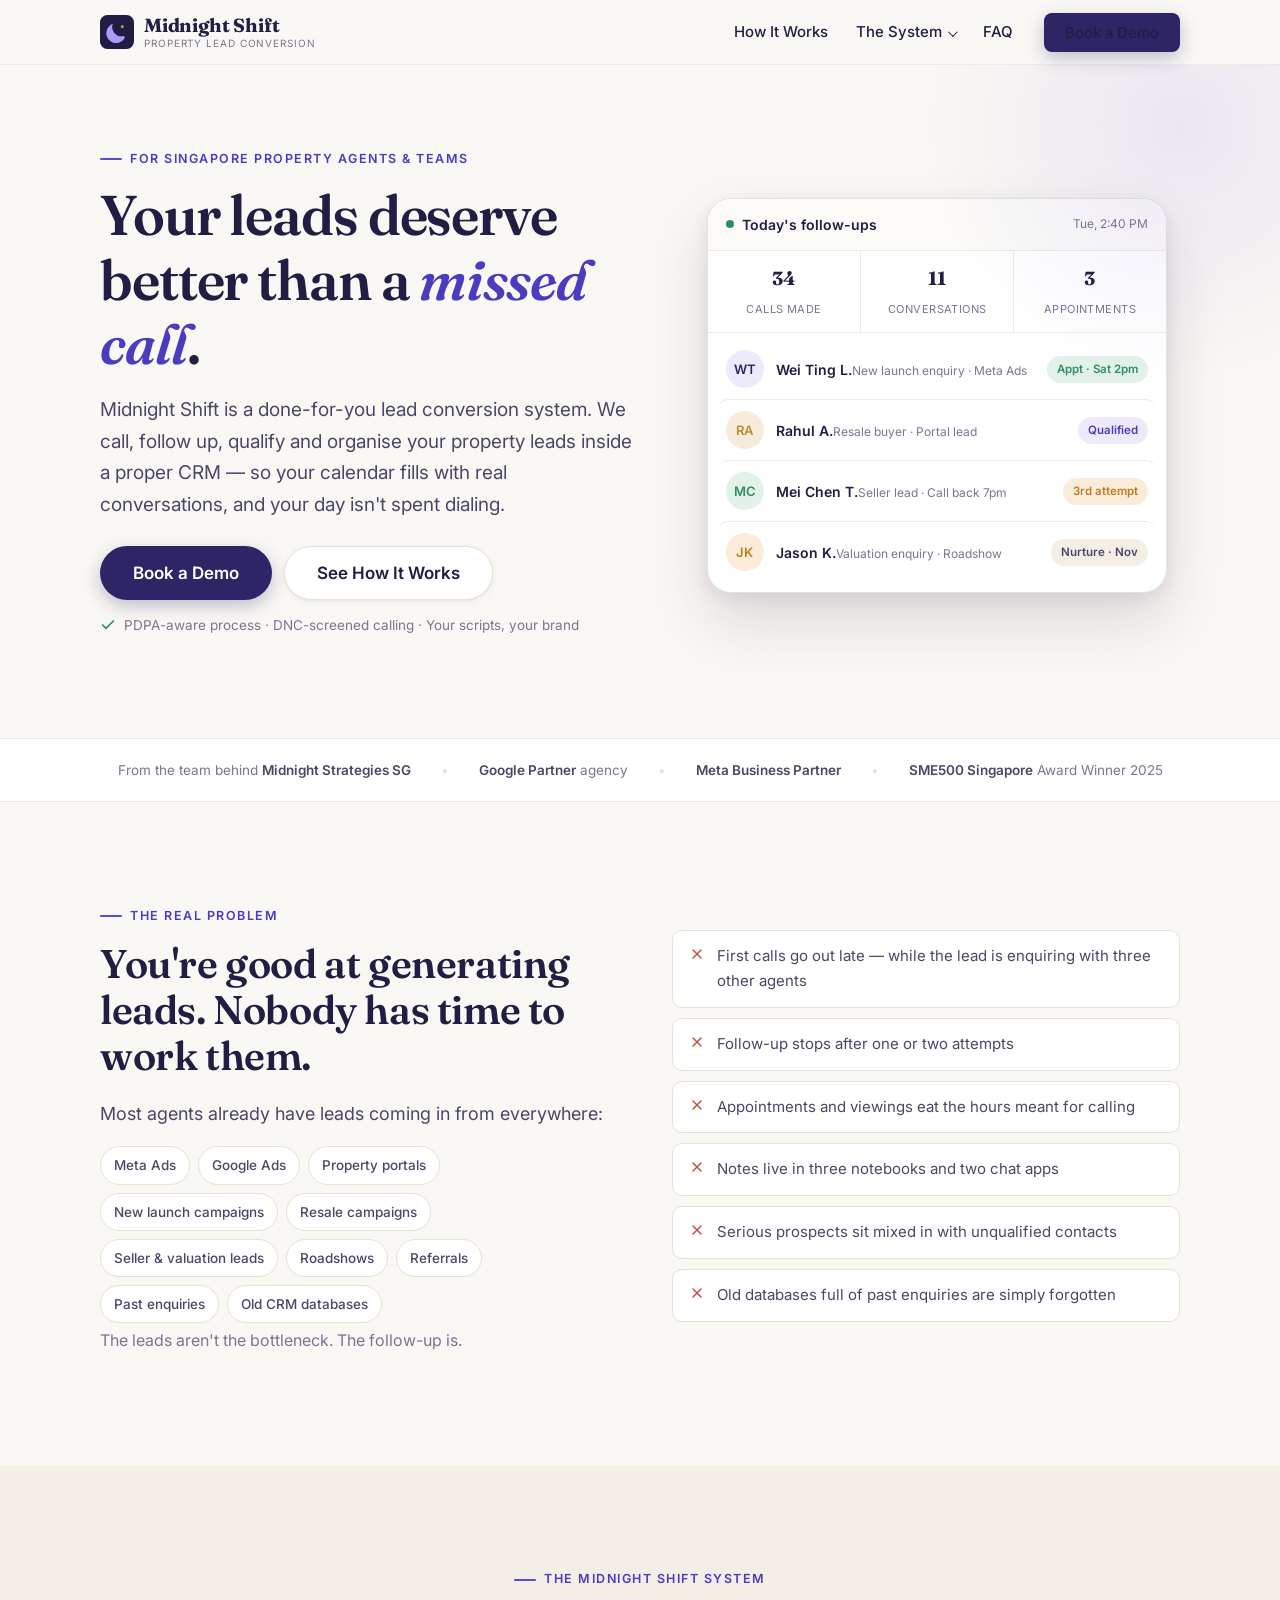
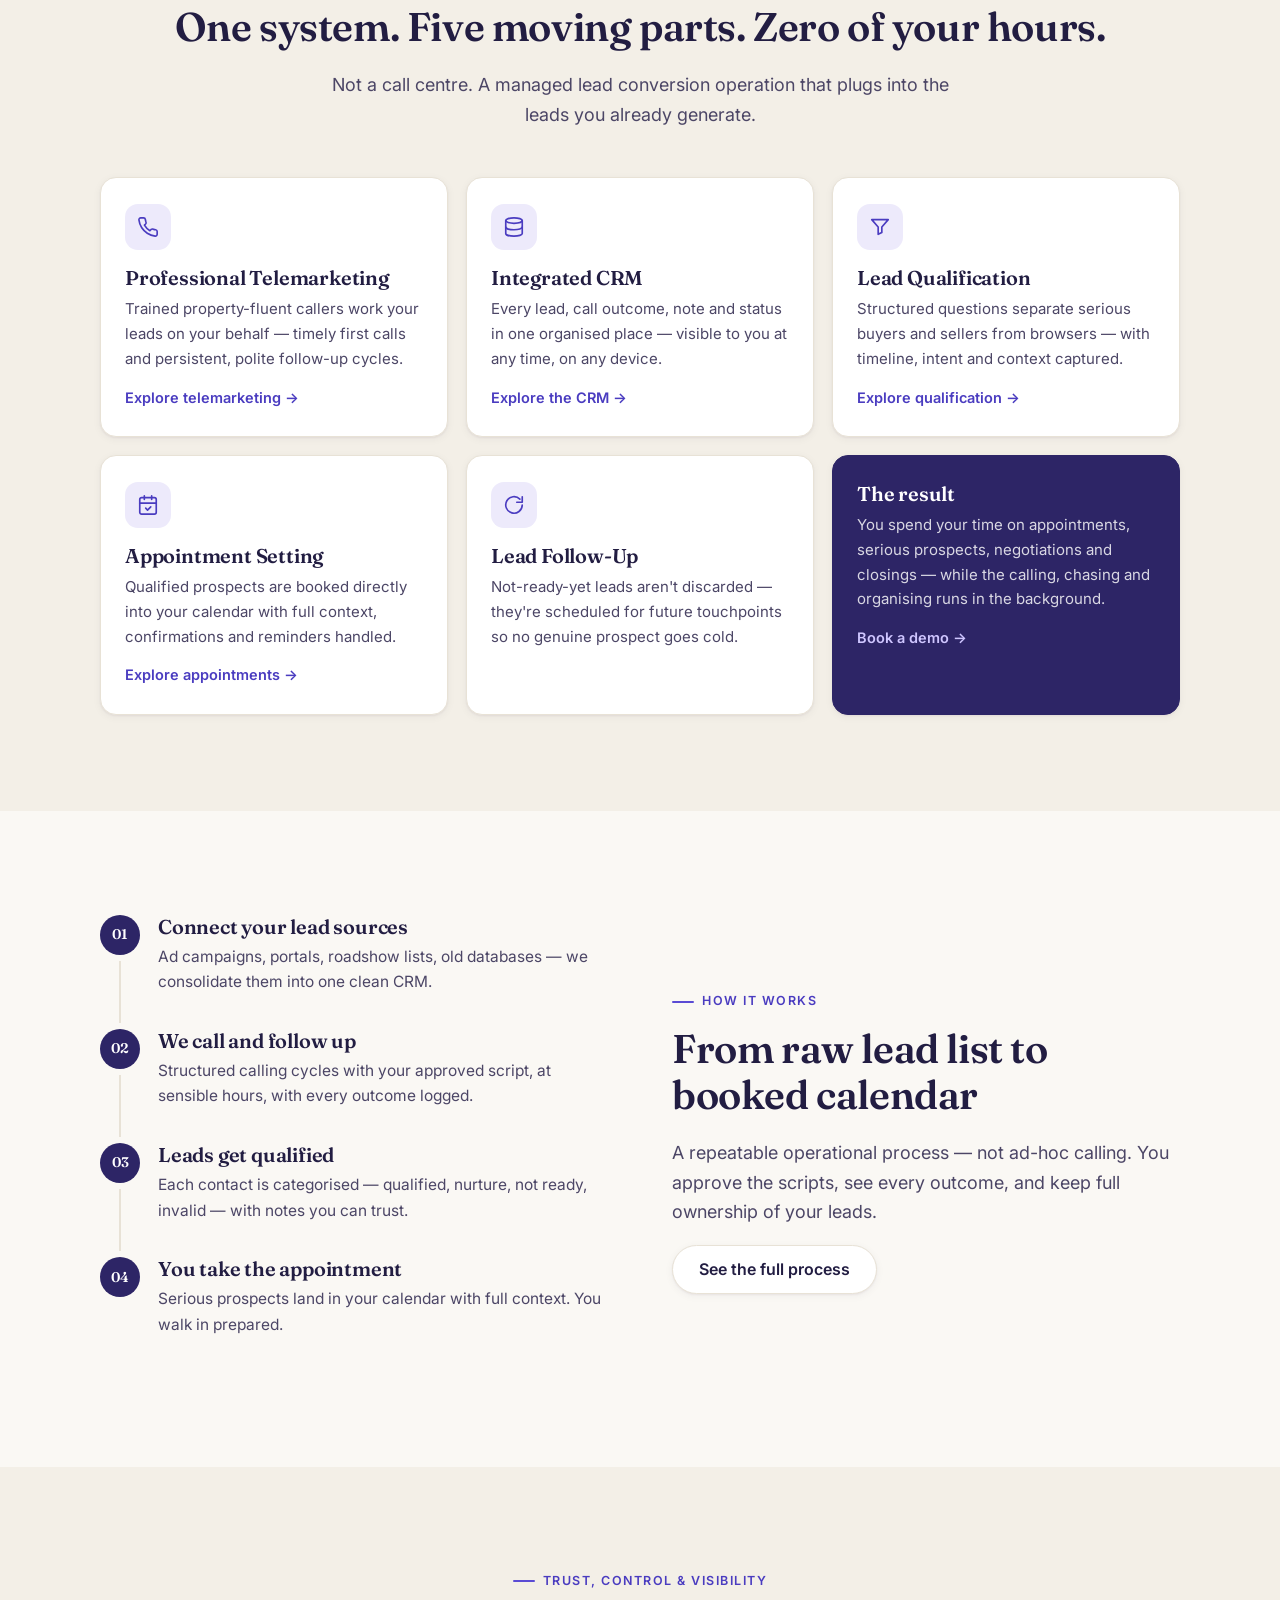
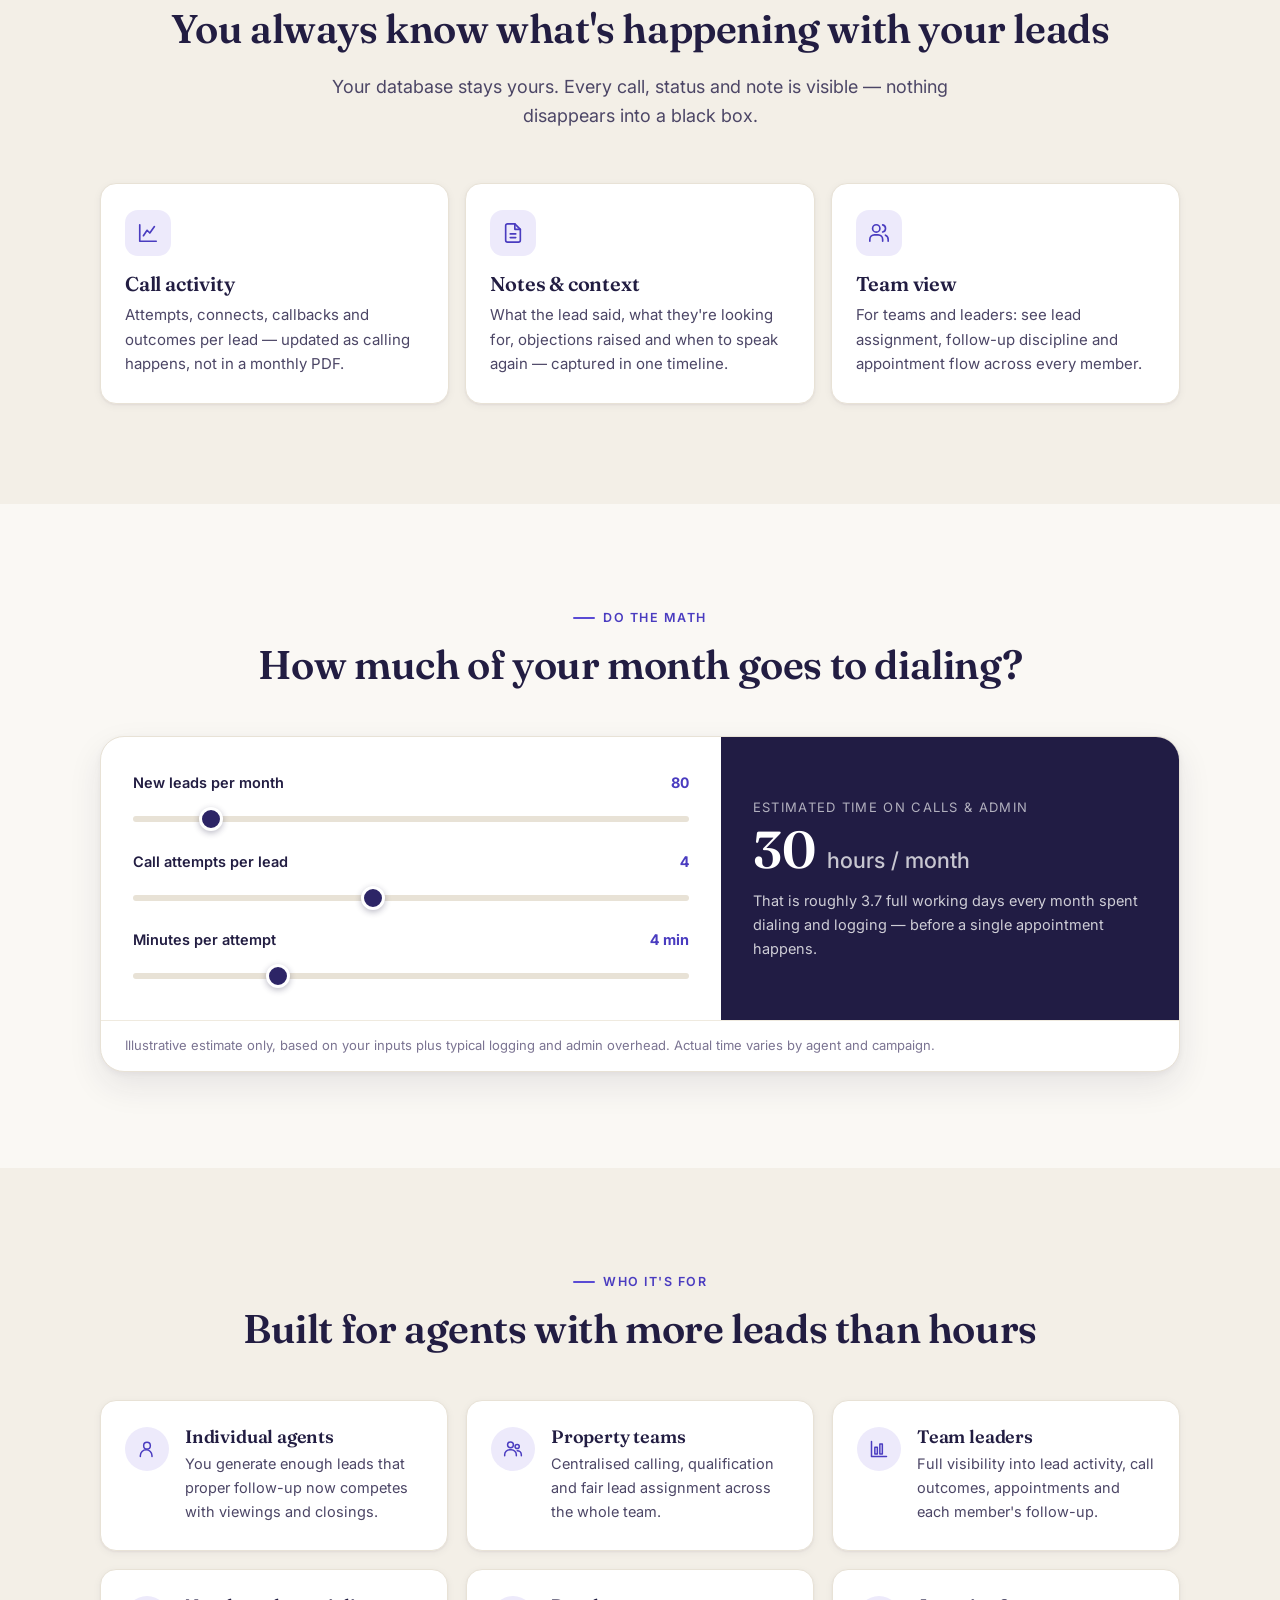
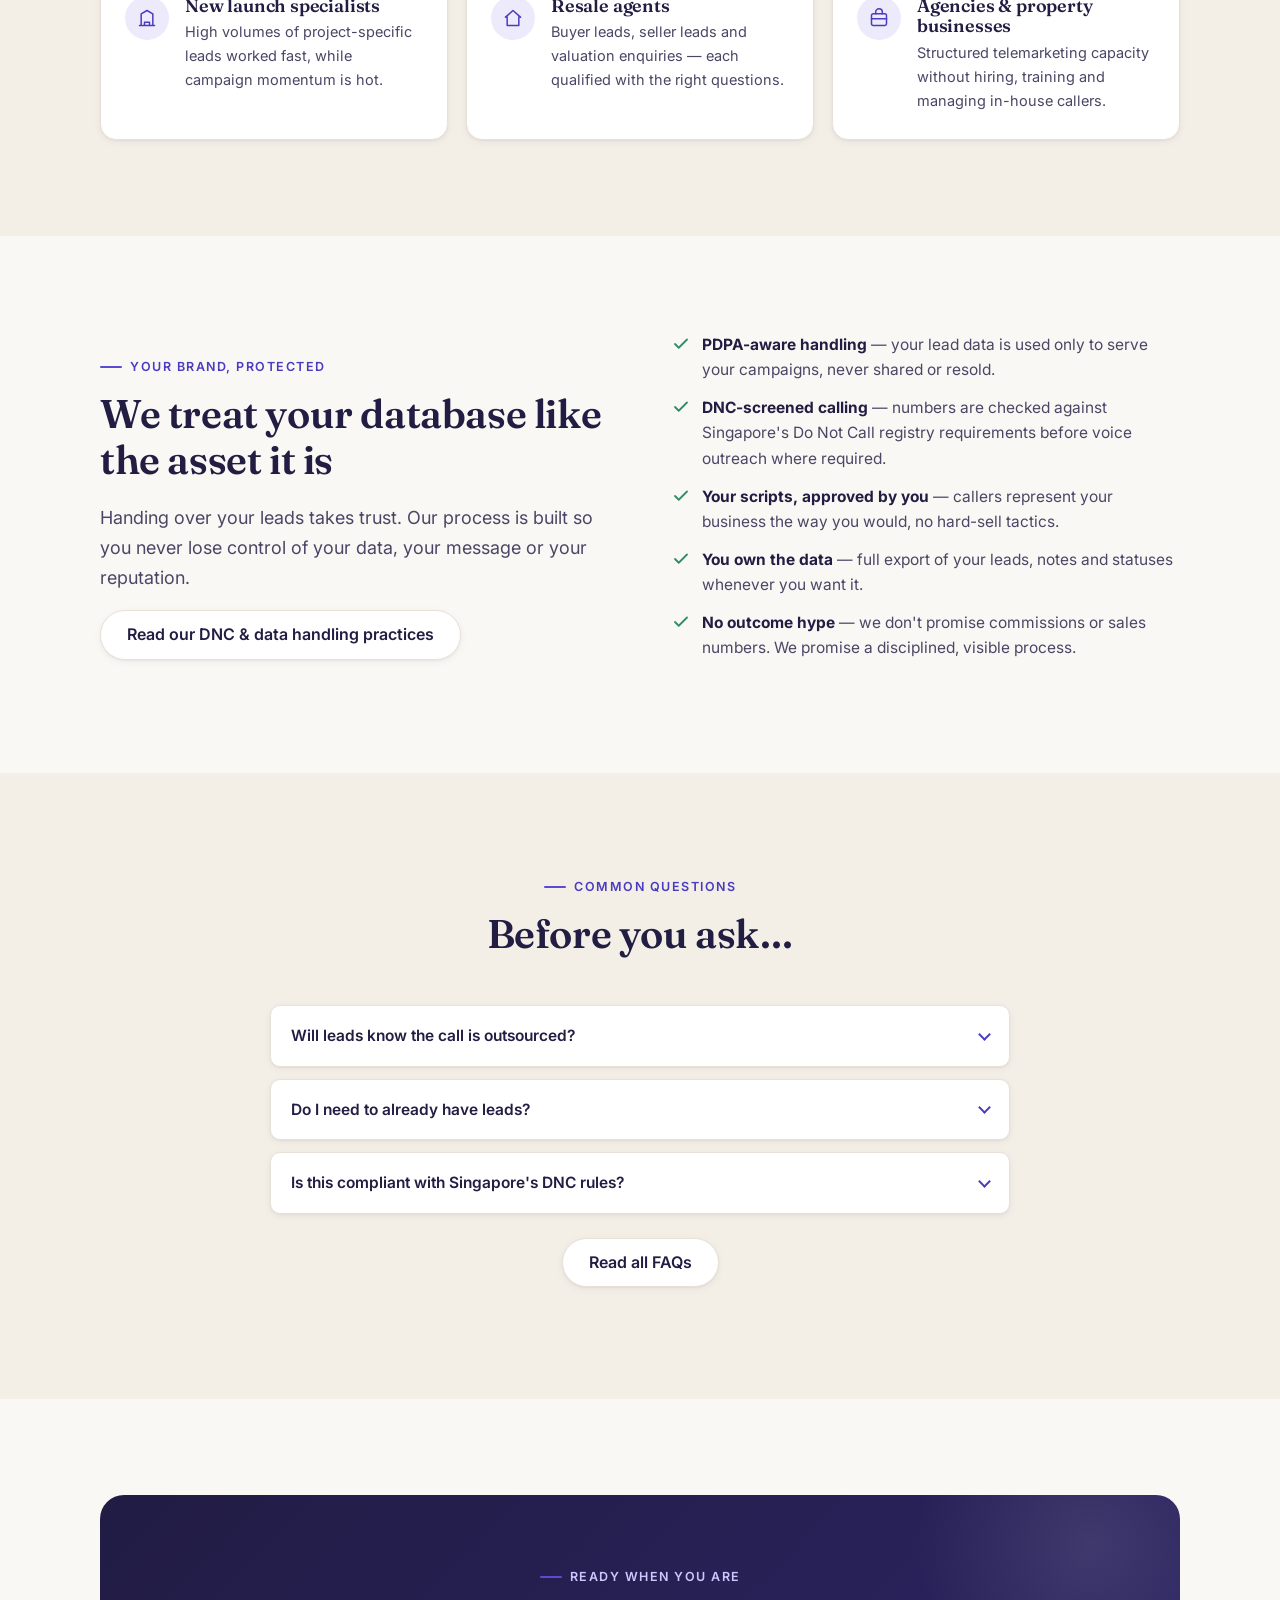
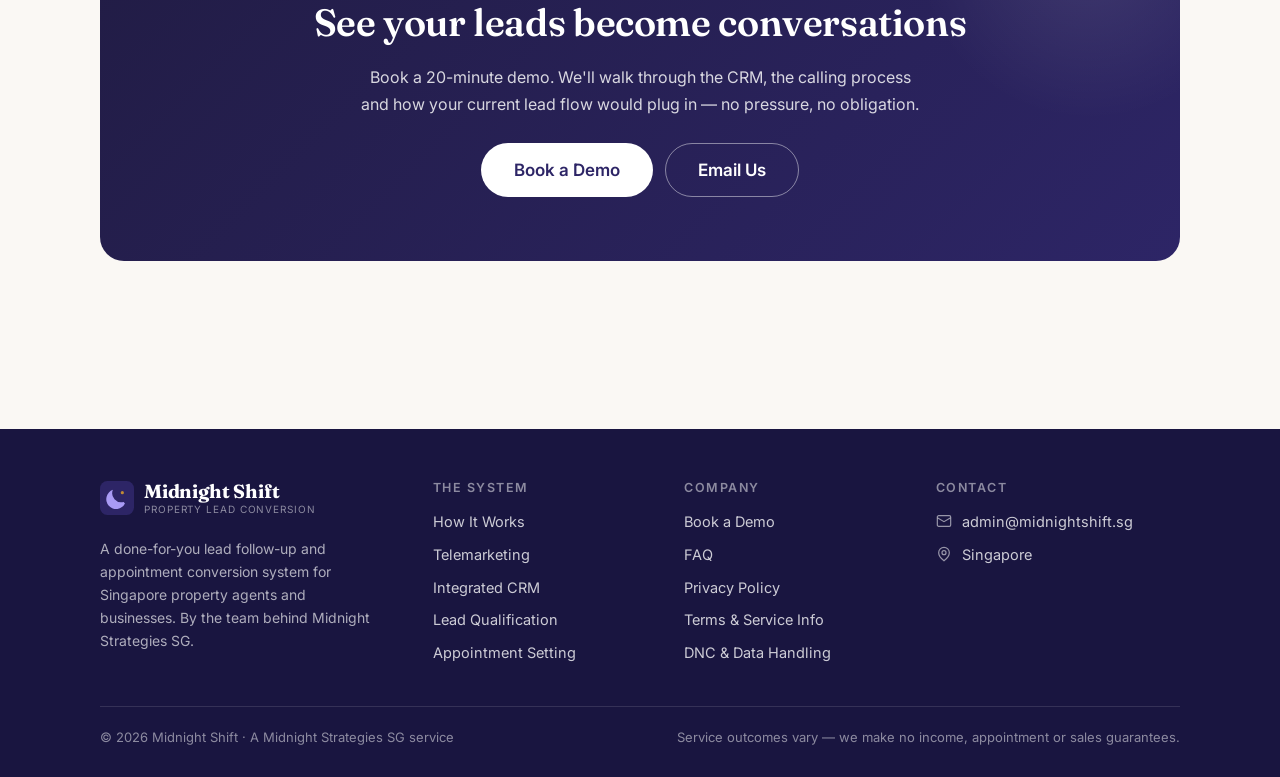
==== commit 7fc97698: "Switch contact to admin@midnightshift.sg and remove WhatsApp number The demo form previously submitt" ====
--- a/index.html
+++ b/index.html
@@ -25,8 +25,7 @@
   "description": "Property lead conversion system for Singapore real estate agents: done-for-you telemarketing, integrated CRM, lead qualification, appointment setting and lead follow-up.",
   "areaServed": "Singapore",
   "parentOrganization": { "@type": "Organization", "name": "Midnight Strategies SG", "url": "https://midnightstrategies.sg/" },
-  "email": "admin@midnightstrategies.sg",
-  "telephone": "+65 8089 3527"
+  "email": "admin@midnightshift.sg"
 }
 </script>
 </head>
@@ -56,10 +55,6 @@
         <li><a href="faq.html">FAQ</a></li>
       </ul>
       <div class="site-nav__cta">
-        <a class="btn btn--whatsapp" href="https://wa.me/6580893527?text=Hi%20Midnight%20Shift%2C%20I%27d%20like%20to%20find%20out%20more." target="_blank" rel="noopener">
-          <svg width="18" height="18" viewBox="0 0 24 24" fill="currentColor" aria-hidden="true"><path d="M12 2a10 10 0 0 0-8.6 15.1L2 22l5-1.3A10 10 0 1 0 12 2zm0 18.2c-1.6 0-3.1-.4-4.4-1.2l-.3-.2-3 .8.8-2.9-.2-.3A8.2 8.2 0 1 1 12 20.2zm4.6-6.1c-.3-.1-1.5-.7-1.7-.8-.2-.1-.4-.1-.6.1-.2.3-.6.8-.8 1-.1.2-.3.2-.5.1a6.7 6.7 0 0 1-3.4-3c-.3-.4 0-.5.2-.8l.4-.5c.1-.2.1-.3 0-.5l-.8-1.9c-.2-.5-.4-.4-.6-.4h-.5c-.2 0-.5.1-.7.3-.2.3-.9.9-.9 2.1s.9 2.4 1 2.6c.1.2 1.8 2.7 4.3 3.8.6.3 1.1.4 1.5.5.6.2 1.2.2 1.6.1.5-.1 1.5-.6 1.7-1.2.2-.6.2-1.1.2-1.2l-.4-.3z"/></svg>
-          WhatsApp
-        </a>
         <a class="btn btn--primary" href="book-demo.html">Book a Demo</a>
       </div>
     </nav>
@@ -386,7 +381,7 @@
         <p>Book a 20-minute demo. We'll walk through the CRM, the calling process and how your current lead flow would plug in — no pressure, no obligation.</p>
         <div class="cta-band__actions">
           <a class="btn btn--light btn--lg" href="book-demo.html">Book a Demo</a>
-          <a class="btn btn--outline-light btn--lg" href="https://wa.me/6580893527?text=Hi%20Midnight%20Shift%2C%20I%27d%20like%20to%20find%20out%20more." target="_blank" rel="noopener">Speak With Us on WhatsApp</a>
+          <a class="btn btn--outline-light btn--lg" href="mailto:admin@midnightshift.sg?subject=Midnight%20Shift%20enquiry">Email Us</a>
         </div>
       </div>
     </div>
@@ -395,9 +390,6 @@
 </main>
 
 <div class="sticky-cta">
-  <a class="btn btn--whatsapp" href="https://wa.me/6580893527?text=Hi%20Midnight%20Shift%2C%20I%27d%20like%20to%20find%20out%20more." target="_blank" rel="noopener" aria-label="Chat with us on WhatsApp">
-    <svg width="20" height="20" viewBox="0 0 24 24" fill="currentColor" aria-hidden="true"><path d="M12 2a10 10 0 0 0-8.6 15.1L2 22l5-1.3A10 10 0 1 0 12 2zm0 18.2c-1.6 0-3.1-.4-4.4-1.2l-.3-.2-3 .8.8-2.9-.2-.3A8.2 8.2 0 1 1 12 20.2zm4.6-6.1c-.3-.1-1.5-.7-1.7-.8-.2-.1-.4-.1-.6.1-.2.3-.6.8-.8 1-.1.2-.3.2-.5.1a6.7 6.7 0 0 1-3.4-3c-.3-.4 0-.5.2-.8l.4-.5c.1-.2.1-.3 0-.5l-.8-1.9c-.2-.5-.4-.4-.6-.4h-.5c-.2 0-.5.1-.7.3-.2.3-.9.9-.9 2.1s.9 2.4 1 2.6c.1.2 1.8 2.7 4.3 3.8.6.3 1.1.4 1.5.5.6.2 1.2.2 1.6.1.5-.1 1.5-.6 1.7-1.2.2-.6.2-1.1.2-1.2l-.4-.3z"/></svg>
-  </a>
   <a class="btn btn--primary" href="book-demo.html">Book a Demo</a>
 </div>
 
@@ -434,8 +426,7 @@
       <div>
         <h4>Contact</h4>
         <ul class="footer-contact">
-          <li><svg width="16" height="16" viewBox="0 0 24 24" fill="currentColor" aria-hidden="true"><path d="M12 2a10 10 0 0 0-8.6 15.1L2 22l5-1.3A10 10 0 1 0 12 2z"/></svg><a href="https://wa.me/6580893527" target="_blank" rel="noopener">WhatsApp +65 8089 3527</a></li>
-          <li><svg width="16" height="16" viewBox="0 0 24 24" fill="none" stroke="currentColor" stroke-width="1.8" aria-hidden="true"><rect x="2" y="4" width="20" height="16" rx="2"/><path d="m2 7 10 6L22 7"/></svg><a href="mailto:admin@midnightstrategies.sg">admin@midnightstrategies.sg</a></li>
+          <li><svg width="16" height="16" viewBox="0 0 24 24" fill="none" stroke="currentColor" stroke-width="1.8" aria-hidden="true"><rect x="2" y="4" width="20" height="16" rx="2"/><path d="m2 7 10 6L22 7"/></svg><a href="mailto:admin@midnightshift.sg">admin@midnightshift.sg</a></li>
           <li><svg width="16" height="16" viewBox="0 0 24 24" fill="none" stroke="currentColor" stroke-width="1.8" aria-hidden="true"><path d="M20 10c0 6-8 12-8 12S4 16 4 10a8 8 0 1 1 16 0z"/><circle cx="12" cy="10" r="3"/></svg><span>Singapore</span></li>
         </ul>
       </div>
--- a/assets/css/styles.css
+++ b/assets/css/styles.css
@@ -29,7 +29,6 @@
   --amber-soft: #f9edd9;
   --red: #bb5045;
   --red-soft: #f8e6e3;
-  --whatsapp: #1fa855;
 
   /* Type */
   --font-display: "Fraunces", Georgia, "Times New Roman", serif;
@@ -112,8 +111,6 @@
 .btn--secondary:hover { border-color: var(--accent); color: var(--accent-strong); }
 .btn--ghost { background: transparent; color: var(--ink); border-color: transparent; padding-inline: 16px; }
 .btn--ghost:hover { color: var(--accent-strong); }
-.btn--whatsapp { background: #fff; color: var(--whatsapp); border-color: #bfe6cd; }
-.btn--whatsapp:hover { background: #f2fbf5; color: #168843; border-color: var(--whatsapp); }
 .btn--light { background: #fff; color: var(--accent-deep); }
 .btn--light:hover { background: var(--accent-soft); color: var(--accent-deep); }
 .btn--outline-light { background: transparent; color: #fff; border-color: rgba(255, 255, 255, 0.45); }
@@ -206,7 +203,6 @@
 }
 .sticky-cta.is-visible { transform: translateY(0); }
 .sticky-cta .btn--primary { flex: 1; }
-.sticky-cta .btn--whatsapp { flex: 0 0 auto; padding-inline: 16px; }
 @media (min-width: 900px) { .sticky-cta { display: none; } }
 body { padding-bottom: 0; }
 
